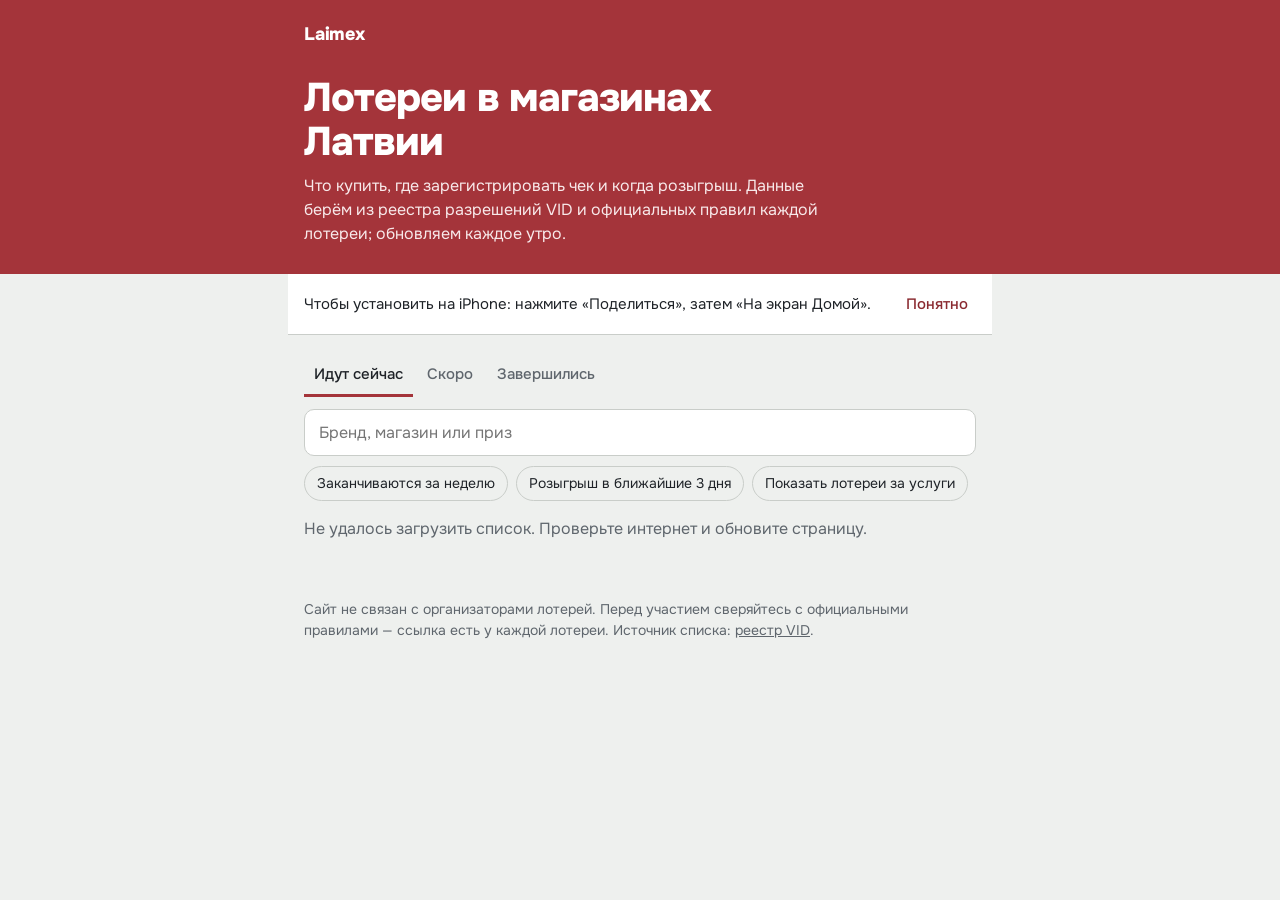
==== web/index.html @ 16982cc5 "Laimex: каталог товарных лотерей Латвии — первая версия Робот (реестр VID, правила, проверки), сайт " ====
<!doctype html>
<html lang="ru">
<head>
<meta charset="utf-8">
<meta name="viewport" content="width=device-width, initial-scale=1, viewport-fit=cover">
<title>Laimex — лотереи в магазинах Латвии</title>
<meta name="description" content="Все действующие товарные лотереи Латвии: что купить, где зарегистрироваться, когда розыгрыши и какие призы. Обновляется каждое утро.">
<meta name="theme-color" content="#a4343a">
<link rel="manifest" href="manifest.webmanifest">
<link rel="icon" href="icons/icon-192.png" type="image/png">
<link rel="apple-touch-icon" href="icons/apple-touch-icon.png">
<link rel="preconnect" href="https://fonts.googleapis.com">
<link rel="preconnect" href="https://fonts.gstatic.com" crossorigin>
<link href="https://fonts.googleapis.com/css2?family=Onest:wght@400;500;700;800&family=PT+Mono&display=swap" rel="stylesheet">
<link rel="stylesheet" href="style.css">
</head>
<body>
<header class="top">
  <div class="wrap top-row">
    <a class="brand" href="#">Laimex</a>
    <button class="install" id="install" hidden>Установить на телефон</button>
  </div>
  <div class="wrap">
    <h1>Лотереи в магазинах Латвии</h1>
    <p class="lede">Что купить, где зарегистрировать чек и когда розыгрыш. Данные берём из реестра разрешений VID и официальных правил каждой лотереи; обновляем каждое утро.</p>
  </div>
</header>

<div class="ios-hint wrap" id="ios-hint" hidden>
  <p>Чтобы установить на iPhone: нажмите «Поделиться», затем «На экран Домой».</p>
  <button class="link" id="ios-hint-close">Понятно</button>
</div>

<main class="wrap">
  <nav class="tabs" aria-label="Какие лотереи показать">
    <button class="tab" data-tab="now" aria-pressed="true">Идут сейчас <span class="n" data-count="now"></span></button>
    <button class="tab" data-tab="soon" aria-pressed="false">Скоро <span class="n" data-count="soon"></span></button>
    <button class="tab" data-tab="past" aria-pressed="false">Завершились <span class="n" data-count="past"></span></button>
  </nav>
  <div class="tools">
    <label class="search">
      <span class="sr">Поиск</span>
      <input id="q" type="search" placeholder="Бренд, магазин или приз" autocomplete="off">
    </label>
    <div class="chips" role="group" aria-label="Фильтры">
      <button class="chip" data-filter="ending" aria-pressed="false">Заканчиваются за неделю</button>
      <button class="chip" data-filter="draw" aria-pressed="false">Розыгрыш в ближайшие 3 дня</button>
      <button class="chip" data-filter="service" aria-pressed="false">Показать лотереи за услуги</button>
    </div>
  </div>
  <p class="status" id="status" role="status">Загружаем лотереи…</p>
  <ol class="list" id="list"></ol>
</main>

<footer class="foot wrap">
  <p id="updated"></p>
  <p>Сайт не связан с организаторами лотерей. Перед участием сверяйтесь с официальными правилами — ссылка есть у каждой лотереи. Источник списка: <a href="https://www.vid.gov.lv/lv/loterijas" rel="noopener">реестр VID</a>.</p>
</footer>

<template id="card-tpl">
  <li class="ticket">
    <article>
      <header class="t-head">
        <h2 class="t-title"></h2>
        <p class="t-org"></p>
        <p class="t-left"></p>
      </header>
      <dl class="receipt">
        <div class="r-row"><dt>Купить</dt><dd class="r-buy"></dd></div>
        <div class="r-row"><dt>Где</dt><dd class="r-where"></dd></div>
        <div class="r-row"><dt>Регистрация</dt><dd class="r-reg"></dd></div>
        <div class="r-row r-total"><dt>Призы</dt><dd class="r-prize"></dd></div>
      </dl>
      <p class="t-next"></p>
      <div class="t-actions">
        <a class="btn primary t-register" rel="noopener" target="_blank">Зарегистрировать чек</a>
        <a class="btn t-rules" rel="noopener" target="_blank">Правила</a>
        <button class="btn ghost t-more" aria-expanded="false">Подробнее</button>
      </div>
      <div class="t-details" hidden></div>
    </article>
  </li>
</template>

<script src="app.js" defer></script>
</body>
</html>
---- web/style.css ----
:root {
  --page: #eef0ee;
  --paper: #ffffff;
  --ink: #1f2328;
  --muted: #5f666d;
  --rule: #c9cdc9;
  --carmine: #a4343a;
  --carmine-ink: #8a2a30;
  --carmine-soft: #f6e7e8;
  --ok: #2f6b4f;
  --warn: #8a5a00;
  --warn-soft: #fbf1dc;
  --focus: #1d5fbf;
  --sans: "Onest", system-ui, -apple-system, "Segoe UI", Roboto, sans-serif;
  --mono: "PT Mono", ui-monospace, "Cascadia Mono", Menlo, monospace;
  color-scheme: light;
}
@media (prefers-color-scheme: dark) {
  :root:not([data-theme="light"]) {
    --page: #16191c; --paper: #22262a; --ink: #e8eaec; --muted: #a3a9af; --rule: #3a4046;
    --carmine: #9c3a40; --carmine-ink: #f08a8f; --carmine-soft: #3a2224;
    --ok: #7cc39f; --warn: #e7b555; --warn-soft: #352b17; --focus: #7fb0ff;
    color-scheme: dark;
  }
}
:root[data-theme="dark"] {
  --page: #16191c; --paper: #22262a; --ink: #e8eaec; --muted: #a3a9af; --rule: #3a4046;
  --carmine: #9c3a40; --carmine-ink: #f08a8f; --carmine-soft: #3a2224;
  --ok: #7cc39f; --warn: #e7b555; --warn-soft: #352b17; --focus: #7fb0ff;
  color-scheme: dark;
}

* { box-sizing: border-box; }
html { -webkit-text-size-adjust: 100%; }
body {
  margin: 0; background: var(--page); color: var(--ink);
  font: 400 1rem/1.5 var(--sans);
  padding-bottom: env(safe-area-inset-bottom);
}
a { color: var(--carmine-ink); }
:focus-visible { outline: 3px solid var(--focus); outline-offset: 2px; border-radius: 4px; }
.sr { position: absolute; width: 1px; height: 1px; overflow: hidden; clip: rect(0 0 0 0); }
.wrap { max-width: 44rem; margin: 0 auto; padding: 0 16px; }

/* шапка */
.top { background: var(--carmine); color: #fff; padding: 12px 0 28px; }
.top-row { display: flex; align-items: center; justify-content: space-between; min-height: 44px; }
.brand { color: #fff; text-decoration: none; font-weight: 800; font-size: 1.125rem; letter-spacing: -0.01em; }
.install {
  font: 500 0.875rem/1 var(--sans); color: var(--carmine-ink); background: #fff;
  border: 0; border-radius: 999px; padding: 10px 14px; cursor: pointer;
}
h1 { font-size: clamp(1.75rem, 6vw, 2.5rem); line-height: 1.1; font-weight: 800; letter-spacing: -0.02em; margin: 20px 0 10px; max-width: 18ch; }
.lede { margin: 0; max-width: 34rem; color: #f8e9ea; }

.ios-hint { display: flex; gap: 12px; align-items: center; justify-content: space-between;
  background: var(--paper); border-bottom: 1px solid var(--rule); padding-top: 12px; padding-bottom: 12px; }
.ios-hint p { margin: 0; font-size: 0.9375rem; }
.link { background: none; border: 0; color: var(--carmine-ink); font: 500 0.9375rem var(--sans); cursor: pointer; padding: 8px; }

/* вкладки и фильтры */
.tabs { display: flex; gap: 4px; margin: 20px 0 12px; overflow-x: auto; scrollbar-width: none; }
.tab {
  flex: 0 0 auto; font: 500 0.9375rem/1 var(--sans); color: var(--muted);
  background: none; border: 0; border-bottom: 3px solid transparent; padding: 12px 10px; cursor: pointer;
}
.tab[aria-pressed="true"] { color: var(--ink); border-bottom-color: var(--carmine); }
.n { color: var(--muted); font-weight: 400; }
.tools { display: grid; gap: 10px; margin-bottom: 16px; }
.search input {
  width: 100%; font: 400 1rem var(--sans); color: var(--ink); background: var(--paper);
  border: 1px solid var(--rule); border-radius: 10px; padding: 12px 14px;
}
.chips { display: flex; flex-wrap: wrap; gap: 8px; }
.chip {
  font: 400 0.875rem/1.2 var(--sans); color: var(--ink); background: transparent;
  border: 1px solid var(--rule); border-radius: 999px; padding: 8px 12px; cursor: pointer;
}
.chip[aria-pressed="true"] { background: var(--ink); color: var(--paper); border-color: var(--ink); }
.status { color: var(--muted); margin: 0 0 12px; }

/* лотерея — как чек */
.list { list-style: none; margin: 0; padding: 0; display: grid; grid-template-columns: minmax(0, 1fr); gap: 22px; }
.ticket article {
  position: relative; background: var(--paper); padding: 18px 18px 26px; overflow-wrap: anywhere;
  border-radius: 6px 6px 0 0;
  /* оторванный край чека */
  --tooth: 9px;
  -webkit-mask: conic-gradient(from -45deg at bottom, #0000, #000 1deg 89deg, #0000 90deg) 50% / calc(var(--tooth) * 2) 100%;
          mask: conic-gradient(from -45deg at bottom, #0000, #000 1deg 89deg, #0000 90deg) 50% / calc(var(--tooth) * 2) 100%;
}
.ticket:target article, .ticket.focus article { box-shadow: inset 0 0 0 2px var(--carmine); }
.t-head { display: grid; grid-template-columns: minmax(0, 1fr) auto; column-gap: 12px; }
.t-title { grid-column: 1; font-size: 1.1875rem; line-height: 1.25; font-weight: 700; margin: 0; letter-spacing: -0.01em; }
.t-org { grid-column: 1; margin: 2px 0 0; font-size: 0.875rem; color: var(--muted); }
.t-left {
  grid-column: 2; grid-row: 1 / span 2; align-self: start; margin: 0; white-space: nowrap;
  font-size: 0.8125rem; font-weight: 500; color: var(--muted); text-align: right;
}
.t-left.hot { color: var(--carmine-ink); }

.receipt {
  font: 400 0.9375rem/1.45 var(--mono); margin: 16px 0 0; padding: 12px 0 0;
  border-top: 1px dashed var(--rule);
}
.r-row { display: grid; grid-template-columns: 7.5rem minmax(0, 1fr); gap: 10px; padding: 3px 0; }
.r-row dt { color: var(--muted); }
.r-row dd { margin: 0; }
.r-total { margin-top: 8px; padding-top: 9px; border-top: 1px dashed var(--rule); font-weight: 700; }
.r-total dt { color: var(--ink); }
@media (max-width: 420px) {
  .r-row { grid-template-columns: minmax(0, 1fr); gap: 0; padding: 5px 0; }
  .r-row dt { font-size: 0.8125rem; }
}
.t-next { margin: 12px 0 0; font-size: 0.9375rem; }
.t-next:empty { display: none; }
.t-next b { font-weight: 700; }

.t-actions { display: flex; flex-wrap: wrap; gap: 8px; margin-top: 16px; }
.btn {
  display: inline-flex; align-items: center; justify-content: center; min-height: 44px;
  font: 500 0.9375rem/1 var(--sans); color: var(--ink); text-decoration: none;
  background: transparent; border: 1px solid var(--rule); border-radius: 10px; padding: 0 14px; cursor: pointer;
}
.btn.primary { background: var(--carmine); border-color: var(--carmine); color: #fff; }
.btn.ghost { border-color: transparent; color: var(--carmine-ink); }
.btn[hidden] { display: none; }

/* подробности */
.t-details { margin-top: 18px; padding-top: 14px; border-top: 1px dashed var(--rule); font-size: 0.9375rem; }
.t-details h3 { font-size: 0.9375rem; font-weight: 700; margin: 18px 0 6px; }
.t-details h3:first-child { margin-top: 0; }
.t-details p { margin: 0 0 6px; }
.draws { list-style: none; margin: 0; padding: 0; counter-reset: d; }
.draws li { counter-increment: d; display: grid; grid-template-columns: 2rem minmax(0, 1fr); padding: 6px 0; border-bottom: 1px solid var(--rule); }
.draws li::before { content: counter(d); font: 400 0.875rem var(--mono); color: var(--muted); padding-top: 1px; }
.draws li.done { color: var(--muted); }
.draws li.next { font-weight: 700; }
.draws small { display: block; font-weight: 400; color: var(--muted); }
.prizes { width: 100%; border-collapse: collapse; font-variant-numeric: tabular-nums; }
.prizes td { padding: 6px 0; border-bottom: 1px solid var(--rule); vertical-align: top; }
.prizes td + td { text-align: right; padding-left: 10px; white-space: nowrap; }
.prizes tfoot td { font-weight: 700; border-bottom: 0; }
.facts { display: grid; grid-template-columns: minmax(0, max-content) minmax(0, 1fr); gap: 4px 14px; margin: 0; }
.facts dt { color: var(--muted); }
.facts dd { margin: 0; }
.check { border-radius: 8px; padding: 10px 12px; margin: 0 0 4px; }
.check.ok { color: var(--ok); padding-left: 0; }
.check.warn { background: var(--warn-soft); color: var(--ink); }
.check.warn strong { color: var(--warn); }
.check ul { margin: 6px 0 0; padding-left: 18px; }
.pending { background: var(--warn-soft); border-radius: 8px; padding: 10px 12px; margin: 14px 0 0; font-size: 0.9375rem; }

.empty { background: var(--paper); border-radius: 6px; padding: 20px; }
.foot { color: var(--muted); font-size: 0.875rem; padding-top: 32px; padding-bottom: 40px; }
.foot a { color: inherit; }

@media (prefers-reduced-motion: no-preference) {
  .t-details:not([hidden]) { animation: open 160ms ease-out; }
  @keyframes open { from { opacity: 0; transform: translateY(-4px); } }
}
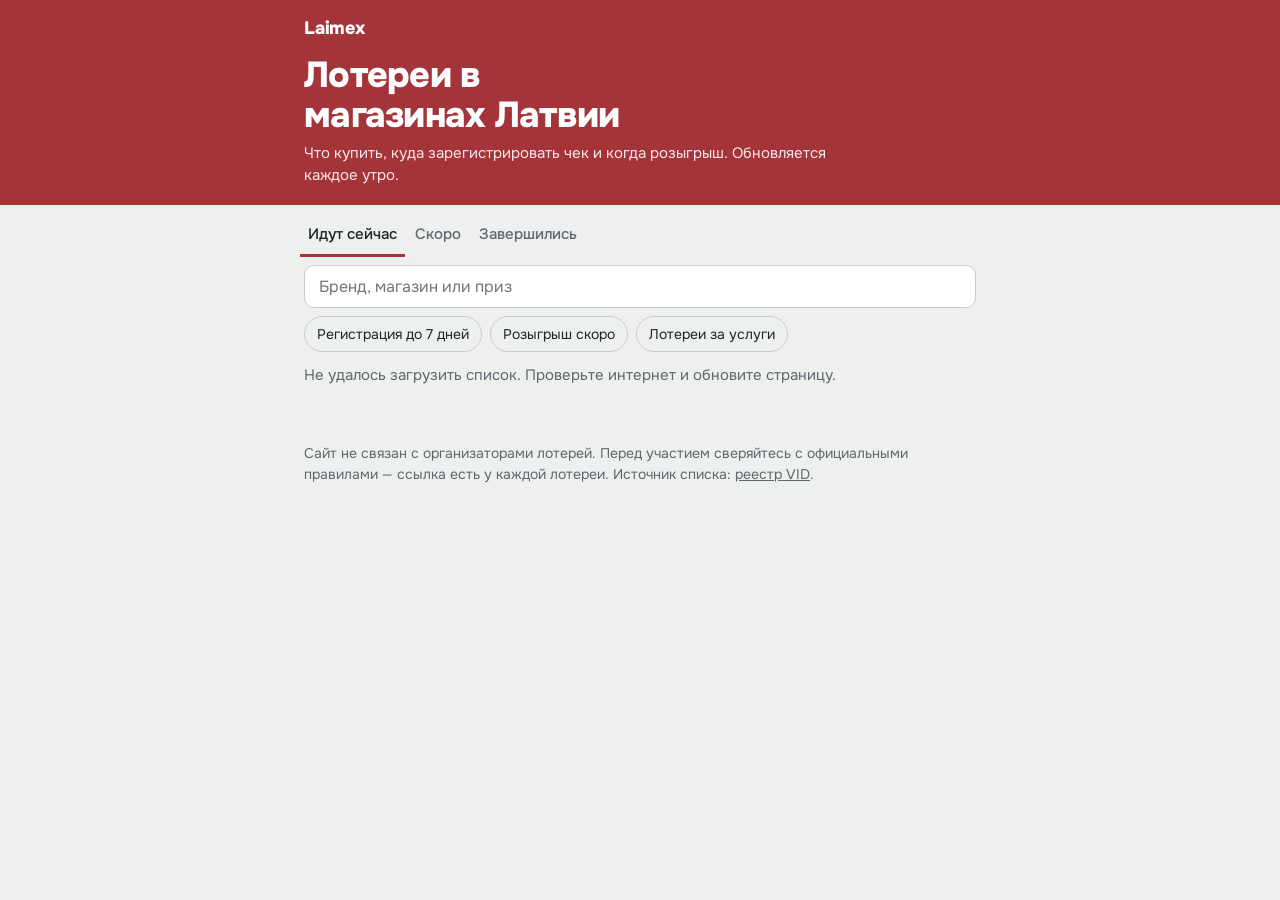
==== commit aeb71ecf: "Закрытая регистрация, компактные карточки, свежие данные, единая инструкция, контроль здоровья - ста" ====
--- a/web/index.html
+++ b/web/index.html
@@ -18,17 +18,19 @@
 <header class="top">
   <div class="wrap top-row">
     <a class="brand" href="#">Laimex</a>
-    <button class="install" id="install" hidden>Установить на телефон</button>
+    <button class="install" id="install" hidden>Установить</button>
   </div>
   <div class="wrap">
     <h1>Лотереи в магазинах Латвии</h1>
-    <p class="lede">Что купить, где зарегистрировать чек и когда розыгрыш. Данные берём из реестра разрешений VID и официальных правил каждой лотереи; обновляем каждое утро.</p>
+    <p class="lede">Что купить, куда зарегистрировать чек и когда розыгрыш. Обновляется каждое утро.</p>
   </div>
 </header>
 
-<div class="ios-hint wrap" id="ios-hint" hidden>
-  <p>Чтобы установить на iPhone: нажмите «Поделиться», затем «На экран Домой».</p>
-  <button class="link" id="ios-hint-close">Понятно</button>
+<div class="ios-hint" id="ios-hint" hidden>
+  <div class="wrap ios-row">
+    <p>Установить на iPhone: «Поделиться» → «На экран Домой».</p>
+    <button class="link" id="ios-hint-close" aria-label="Скрыть подсказку">Скрыть</button>
+  </div>
 </div>
 
 <main class="wrap">
@@ -43,9 +45,9 @@
       <input id="q" type="search" placeholder="Бренд, магазин или приз" autocomplete="off">
     </label>
     <div class="chips" role="group" aria-label="Фильтры">
-      <button class="chip" data-filter="ending" aria-pressed="false">Заканчиваются за неделю</button>
-      <button class="chip" data-filter="draw" aria-pressed="false">Розыгрыш в ближайшие 3 дня</button>
-      <button class="chip" data-filter="service" aria-pressed="false">Показать лотереи за услуги</button>
+      <button class="chip" data-filter="ending" aria-pressed="false">Регистрация до 7 дней</button>
+      <button class="chip" data-filter="draw" aria-pressed="false">Розыгрыш скоро</button>
+      <button class="chip" data-filter="service" aria-pressed="false">Лотереи за услуги</button>
     </div>
   </div>
   <p class="status" id="status" role="status">Загружаем лотереи…</p>
@@ -62,14 +64,13 @@
     <article>
       <header class="t-head">
         <h2 class="t-title"></h2>
-        <p class="t-org"></p>
         <p class="t-left"></p>
       </header>
+      <p class="t-org"></p>
       <dl class="receipt">
         <div class="r-row"><dt>Купить</dt><dd class="r-buy"></dd></div>
-        <div class="r-row"><dt>Где</dt><dd class="r-where"></dd></div>
-        <div class="r-row"><dt>Регистрация</dt><dd class="r-reg"></dd></div>
-        <div class="r-row r-total"><dt>Призы</dt><dd class="r-prize"></dd></div>
+        <div class="r-row"><dt>Чек до</dt><dd class="r-reg"></dd></div>
+        <div class="r-row r-total"><dt>Приз</dt><dd class="r-prize"></dd></div>
       </dl>
       <p class="t-next"></p>
       <div class="t-actions">
--- a/web/style.css
+++ b/web/style.css
@@ -43,91 +43,92 @@
 .wrap { max-width: 44rem; margin: 0 auto; padding: 0 16px; }
 
 /* шапка */
-.top { background: var(--carmine); color: #fff; padding: 12px 0 28px; }
+.top { background: var(--carmine); color: #fff; padding: 6px 0 18px; }
 .top-row { display: flex; align-items: center; justify-content: space-between; min-height: 44px; }
 .brand { color: #fff; text-decoration: none; font-weight: 800; font-size: 1.125rem; letter-spacing: -0.01em; }
 .install {
   font: 500 0.875rem/1 var(--sans); color: var(--carmine-ink); background: #fff;
   border: 0; border-radius: 999px; padding: 10px 14px; cursor: pointer;
 }
-h1 { font-size: clamp(1.75rem, 6vw, 2.5rem); line-height: 1.1; font-weight: 800; letter-spacing: -0.02em; margin: 20px 0 10px; max-width: 18ch; }
-.lede { margin: 0; max-width: 34rem; color: #f8e9ea; }
+h1 { font-size: clamp(1.5rem, 5.5vw, 2.25rem); line-height: 1.1; font-weight: 800; letter-spacing: -0.02em; margin: 6px 0 8px; max-width: 20ch; text-wrap: balance; }
+.lede { margin: 0; max-width: 34rem; color: #f8e9ea; font-size: 0.9375rem; line-height: 1.45; }
 
-.ios-hint { display: flex; gap: 12px; align-items: center; justify-content: space-between;
-  background: var(--paper); border-bottom: 1px solid var(--rule); padding-top: 12px; padding-bottom: 12px; }
-.ios-hint p { margin: 0; font-size: 0.9375rem; }
-.link { background: none; border: 0; color: var(--carmine-ink); font: 500 0.9375rem var(--sans); cursor: pointer; padding: 8px; }
+.ios-hint { background: var(--paper); border-bottom: 1px solid var(--rule); }
+.ios-row { display: flex; gap: 12px; align-items: center; justify-content: space-between; padding-top: 4px; padding-bottom: 4px; }
+.ios-hint p { margin: 0; font-size: 0.875rem; }
+.link { background: none; border: 0; color: var(--carmine-ink); font: 500 0.875rem var(--sans); cursor: pointer; padding: 10px 4px; min-height: 44px; }
 
 /* вкладки и фильтры */
-.tabs { display: flex; gap: 4px; margin: 20px 0 12px; overflow-x: auto; scrollbar-width: none; }
+.tabs { display: flex; gap: 2px; margin: 8px -4px 8px; overflow-x: auto; scrollbar-width: none; }
 .tab {
   flex: 0 0 auto; font: 500 0.9375rem/1 var(--sans); color: var(--muted);
-  background: none; border: 0; border-bottom: 3px solid transparent; padding: 12px 10px; cursor: pointer;
+  background: none; border: 0; border-bottom: 3px solid transparent; padding: 14px 8px 12px; cursor: pointer;
 }
 .tab[aria-pressed="true"] { color: var(--ink); border-bottom-color: var(--carmine); }
 .n { color: var(--muted); font-weight: 400; }
-.tools { display: grid; gap: 10px; margin-bottom: 16px; }
+.tools { display: grid; gap: 8px; margin-bottom: 12px; }
 .search input {
   width: 100%; font: 400 1rem var(--sans); color: var(--ink); background: var(--paper);
-  border: 1px solid var(--rule); border-radius: 10px; padding: 12px 14px;
+  border: 1px solid var(--rule); border-radius: 10px; padding: 10px 14px;
 }
-.chips { display: flex; flex-wrap: wrap; gap: 8px; }
+/* фильтры в одну строку, листаются пальцем */
+.chips { display: flex; gap: 8px; overflow-x: auto; scrollbar-width: none; margin: 0 -16px; padding: 0 16px; }
 .chip {
-  font: 400 0.875rem/1.2 var(--sans); color: var(--ink); background: transparent;
-  border: 1px solid var(--rule); border-radius: 999px; padding: 8px 12px; cursor: pointer;
+  flex: 0 0 auto; font: 400 0.875rem/1.2 var(--sans); color: var(--ink); background: transparent;
+  border: 1px solid var(--rule); border-radius: 999px; padding: 9px 12px; cursor: pointer; white-space: nowrap;
 }
 .chip[aria-pressed="true"] { background: var(--ink); color: var(--paper); border-color: var(--ink); }
-.status { color: var(--muted); margin: 0 0 12px; }
+.status { color: var(--muted); margin: 0 0 10px; font-size: 0.9375rem; }
 
 /* лотерея — как чек */
-.list { list-style: none; margin: 0; padding: 0; display: grid; grid-template-columns: minmax(0, 1fr); gap: 22px; }
+.list { list-style: none; margin: 0; padding: 0; display: grid; grid-template-columns: minmax(0, 1fr); gap: 16px; }
 .ticket article {
-  position: relative; background: var(--paper); padding: 18px 18px 26px; overflow-wrap: anywhere;
+  position: relative; background: var(--paper); padding: 14px 16px 22px; overflow-wrap: anywhere;
   border-radius: 6px 6px 0 0;
   /* оторванный край чека */
-  --tooth: 9px;
+  --tooth: 8px;
   -webkit-mask: conic-gradient(from -45deg at bottom, #0000, #000 1deg 89deg, #0000 90deg) 50% / calc(var(--tooth) * 2) 100%;
           mask: conic-gradient(from -45deg at bottom, #0000, #000 1deg 89deg, #0000 90deg) 50% / calc(var(--tooth) * 2) 100%;
 }
 .ticket:target article, .ticket.focus article { box-shadow: inset 0 0 0 2px var(--carmine); }
-.t-head { display: grid; grid-template-columns: minmax(0, 1fr) auto; column-gap: 12px; }
-.t-title { grid-column: 1; font-size: 1.1875rem; line-height: 1.25; font-weight: 700; margin: 0; letter-spacing: -0.01em; }
-.t-org { grid-column: 1; margin: 2px 0 0; font-size: 0.875rem; color: var(--muted); }
-.t-left {
-  grid-column: 2; grid-row: 1 / span 2; align-self: start; margin: 0; white-space: nowrap;
-  font-size: 0.8125rem; font-weight: 500; color: var(--muted); text-align: right;
-}
+.ticket.is-closed article { opacity: 0.82; }
+.t-head { display: grid; grid-template-columns: minmax(0, 1fr) auto; column-gap: 12px; align-items: start; }
+.t-title { font-size: 1.0625rem; line-height: 1.25; font-weight: 700; margin: 0; letter-spacing: -0.01em; }
+.t-left { margin: 2px 0 0; white-space: nowrap; font-size: 0.8125rem; font-weight: 500; color: var(--muted); text-align: right; }
 .t-left.hot { color: var(--carmine-ink); }
+.t-org { margin: 2px 0 0; font-size: 0.8125rem; color: var(--muted); white-space: nowrap; overflow: hidden; text-overflow: ellipsis; }
 
 .receipt {
-  font: 400 0.9375rem/1.45 var(--mono); margin: 16px 0 0; padding: 12px 0 0;
+  font: 400 0.875rem/1.4 var(--mono); margin: 10px 0 0; padding: 8px 0 0;
   border-top: 1px dashed var(--rule);
 }
-.r-row { display: grid; grid-template-columns: 7.5rem minmax(0, 1fr); gap: 10px; padding: 3px 0; }
+.r-row { display: grid; grid-template-columns: 6.5rem minmax(0, 1fr); gap: 8px; padding: 2px 0; }
 .r-row dt { color: var(--muted); }
 .r-row dd { margin: 0; }
-.r-total { margin-top: 8px; padding-top: 9px; border-top: 1px dashed var(--rule); font-weight: 700; }
+.r-total { margin-top: 6px; padding-top: 6px; border-top: 1px dashed var(--rule); font-weight: 700; }
 .r-total dt { color: var(--ink); }
-@media (max-width: 420px) {
-  .r-row { grid-template-columns: minmax(0, 1fr); gap: 0; padding: 5px 0; }
-  .r-row dt { font-size: 0.8125rem; }
-}
-.t-next { margin: 12px 0 0; font-size: 0.9375rem; }
+@media (max-width: 420px) { .r-row { grid-template-columns: 5.25rem minmax(0, 1fr); } }
+.t-next { margin: 8px 0 0; font-size: 0.875rem; }
 .t-next:empty { display: none; }
 .t-next b { font-weight: 700; }
 
-.t-actions { display: flex; flex-wrap: wrap; gap: 8px; margin-top: 16px; }
+.t-actions { display: flex; flex-wrap: wrap; gap: 8px; margin-top: 12px; }
 .btn {
   display: inline-flex; align-items: center; justify-content: center; min-height: 44px;
   font: 500 0.9375rem/1 var(--sans); color: var(--ink); text-decoration: none;
   background: transparent; border: 1px solid var(--rule); border-radius: 10px; padding: 0 14px; cursor: pointer;
 }
 .btn.primary { background: var(--carmine); border-color: var(--carmine); color: #fff; }
-.btn.ghost { border-color: transparent; color: var(--carmine-ink); }
+.btn.ghost { border-color: transparent; color: var(--carmine-ink); padding: 0 8px; }
 .btn[hidden] { display: none; }
 
+/* разделитель «регистрация закончилась» */
+.divider { padding: 12px 0 0; }
+.divider h2 { font-size: 1rem; margin: 0; }
+.divider p { margin: 2px 0 0; color: var(--muted); font-size: 0.875rem; }
+
 /* подробности */
-.t-details { margin-top: 18px; padding-top: 14px; border-top: 1px dashed var(--rule); font-size: 0.9375rem; }
+.t-details { margin-top: 14px; padding-top: 12px; border-top: 1px dashed var(--rule); font-size: 0.9375rem; }
 .t-details h3 { font-size: 0.9375rem; font-weight: 700; margin: 18px 0 6px; }
 .t-details h3:first-child { margin-top: 0; }
 .t-details p { margin: 0 0 6px; }
@@ -137,6 +138,7 @@
 .draws li.done { color: var(--muted); }
 .draws li.next { font-weight: 700; }
 .draws small { display: block; font-weight: 400; color: var(--muted); }
+.table-wrap { overflow-x: auto; }
 .prizes { width: 100%; border-collapse: collapse; font-variant-numeric: tabular-nums; }
 .prizes td { padding: 6px 0; border-bottom: 1px solid var(--rule); vertical-align: top; }
 .prizes td + td { text-align: right; padding-left: 10px; white-space: nowrap; }
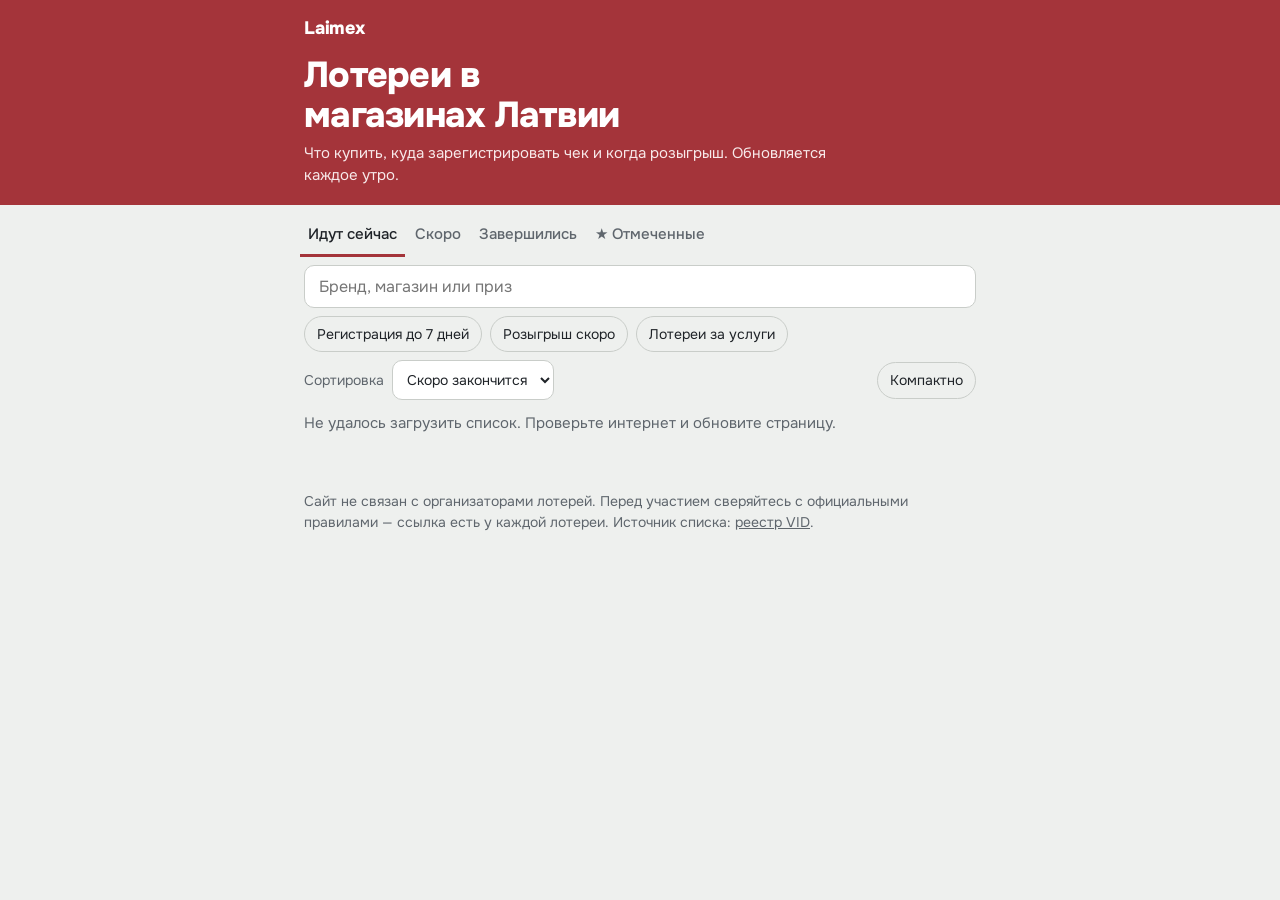
==== commit e3e94e19: "Сайт: отмеченные лотереи, фильтр по магазину, календарь, сортировка, компактный вид - звёздочка на к" ====
--- a/web/index.html
+++ b/web/index.html
@@ -38,6 +38,7 @@
     <button class="tab" data-tab="now" aria-pressed="true">Идут сейчас <span class="n" data-count="now"></span></button>
     <button class="tab" data-tab="soon" aria-pressed="false">Скоро <span class="n" data-count="soon"></span></button>
     <button class="tab" data-tab="past" aria-pressed="false">Завершились <span class="n" data-count="past"></span></button>
+    <button class="tab" data-tab="fav" aria-pressed="false">★ Отмеченные <span class="n" data-count="fav"></span></button>
   </nav>
   <div class="tools">
     <label class="search">
@@ -49,6 +50,18 @@
       <button class="chip" data-filter="draw" aria-pressed="false">Розыгрыш скоро</button>
       <button class="chip" data-filter="service" aria-pressed="false">Лотереи за услуги</button>
     </div>
+    <div class="chips" id="stores" role="group" aria-label="Магазин" hidden></div>
+    <div class="view">
+      <label class="sort">
+        <span>Сортировка</span>
+        <select id="sort">
+          <option value="ending">Скоро закончится</option>
+          <option value="prize">Крупный приз</option>
+          <option value="new">Новые</option>
+        </select>
+      </label>
+      <button class="chip" id="compact" type="button" aria-pressed="false">Компактно</button>
+    </div>
   </div>
   <p class="status" id="status" role="status">Загружаем лотереи…</p>
   <ol class="list" id="list"></ol>
@@ -56,7 +69,7 @@
 
 <footer class="foot wrap">
   <p id="updated"></p>
-  <p>Сайт не связан с организаторами лотерей. Перед участием сверяйтесь с официальными правилами — ссылка есть у каждой лотереи. Источник списка: <a href="https://www.vid.gov.lv/lv/loterijas" rel="noopener">реестр VID</a>.</p>
+  <p>Сайт не связан с организаторами лотерей. Перед участием сверяйтесь с официальными правилами — ссылка есть у каждой лотереи. Источник списка: <a href="https://www.vid.gov.lv/lv/loterijas" rel="noopener" target="_blank">реестр VID</a>.</p>
 </footer>
 
 <template id="card-tpl">
@@ -65,6 +78,7 @@
       <header class="t-head">
         <h2 class="t-title"></h2>
         <p class="t-left"></p>
+        <button class="t-star" type="button" aria-pressed="false" aria-label="Отметить лотерею">☆</button>
       </header>
       <p class="t-org"></p>
       <dl class="receipt">
@@ -76,6 +90,7 @@
       <div class="t-actions">
         <a class="btn primary t-register" rel="noopener" target="_blank">Зарегистрировать чек</a>
         <a class="btn t-rules" rel="noopener" target="_blank">Правила</a>
+        <button class="btn t-cal" type="button">В календарь</button>
         <button class="btn ghost t-more" aria-expanded="false">Подробнее</button>
       </div>
       <div class="t-details" hidden></div>
--- a/web/style.css
+++ b/web/style.css
@@ -78,6 +78,14 @@
   border: 1px solid var(--rule); border-radius: 999px; padding: 9px 12px; cursor: pointer; white-space: nowrap;
 }
 .chip[aria-pressed="true"] { background: var(--ink); color: var(--paper); border-color: var(--ink); }
+.chips[hidden] { display: none; }
+.view { display: flex; flex-wrap: wrap; align-items: center; justify-content: space-between; gap: 8px; }
+.sort { display: flex; align-items: center; gap: 8px; font-size: 0.875rem; color: var(--muted); }
+.sort select {
+  font: 400 0.875rem var(--sans); color: var(--ink); background: var(--paper);
+  border: 1px solid var(--rule); border-radius: 10px; padding: 8px 10px; min-height: 40px;
+}
+@media (max-width: 420px) { .sort span { position: absolute; width: 1px; height: 1px; overflow: hidden; clip: rect(0 0 0 0); } }
 .status { color: var(--muted); margin: 0 0 10px; font-size: 0.9375rem; }
 
 /* лотерея — как чек */
@@ -92,7 +100,16 @@
 }
 .ticket:target article, .ticket.focus article { box-shadow: inset 0 0 0 2px var(--carmine); }
 .ticket.is-closed article { opacity: 0.82; }
-.t-head { display: grid; grid-template-columns: minmax(0, 1fr) auto; column-gap: 12px; align-items: start; }
+.t-head { display: grid; grid-template-columns: minmax(0, 1fr) auto auto; column-gap: 8px; align-items: start; }
+.t-star {
+  margin: -10px -10px 0 0; width: 44px; height: 44px; flex: none; font-size: 1.375rem; line-height: 1;
+  color: var(--muted); background: none; border: 0; border-radius: 8px; cursor: pointer;
+}
+.t-star[aria-pressed="true"] { color: var(--carmine-ink); }
+.badge {
+  display: inline-block; vertical-align: 2px; font: 500 0.6875rem/1 var(--sans); letter-spacing: 0.02em;
+  color: var(--carmine-ink); background: var(--carmine-soft); border-radius: 999px; padding: 3px 7px;
+}
 .t-title { font-size: 1.0625rem; line-height: 1.25; font-weight: 700; margin: 0; letter-spacing: -0.01em; }
 .t-left { margin: 2px 0 0; white-space: nowrap; font-size: 0.8125rem; font-weight: 500; color: var(--muted); text-align: right; }
 .t-left.hot { color: var(--carmine-ink); }
@@ -121,6 +138,9 @@
 .btn.primary { background: var(--carmine); border-color: var(--carmine); color: #fff; }
 .btn.ghost { border-color: transparent; color: var(--carmine-ink); padding: 0 8px; }
 .btn[hidden] { display: none; }
+
+.hidden-note { color: var(--muted); font-size: 0.875rem; }
+.hidden-note .link { min-height: 0; padding: 4px; text-decoration: underline; }
 
 /* разделитель «регистрация закончилась» */
 .divider { padding: 12px 0 0; }
@@ -157,6 +177,15 @@
 .foot { color: var(--muted); font-size: 0.875rem; padding-top: 32px; padding-bottom: 40px; }
 .foot a { color: inherit; }
 
+/* компактный вид: только приз и ближайший розыгрыш */
+.compact .list { gap: 10px; }
+.compact .ticket article { padding: 10px 14px 16px; }
+.compact .receipt { margin-top: 6px; padding-top: 4px; }
+.compact .r-row:not(.r-total) { display: none; }
+.compact .r-total { margin-top: 0; padding-top: 0; border-top: 0; }
+.compact .t-next { margin-top: 4px; }
+.compact .t-actions { margin-top: 8px; }
+
 @media (prefers-reduced-motion: no-preference) {
   .t-details:not([hidden]) { animation: open 160ms ease-out; }
   @keyframes open { from { opacity: 0; transform: translateY(-4px); } }
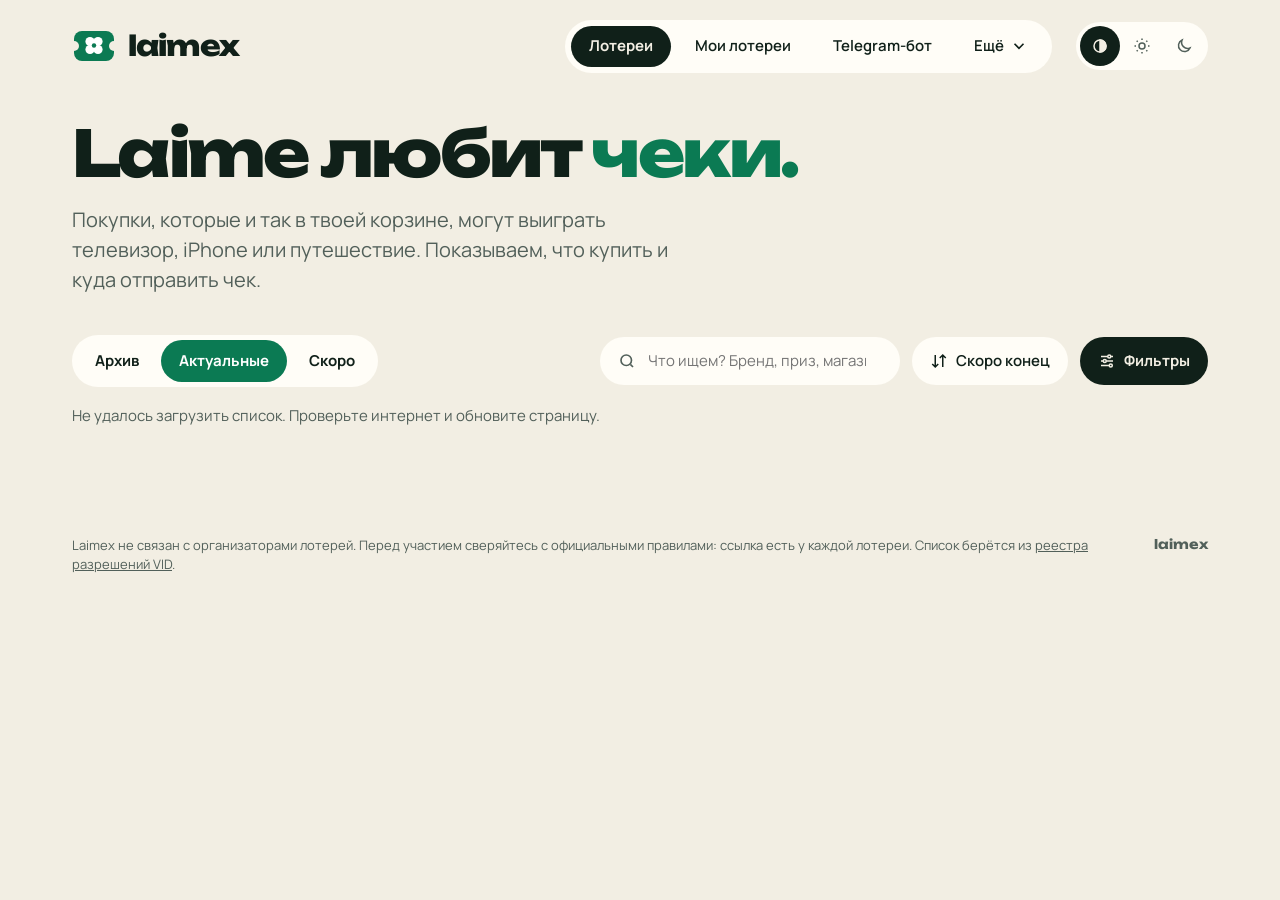
==== commit 5d51a389: "Сайт: новый дизайн «Лотерейный билет» - Изумрудно-золотая палитра, светлая и тёмная тема (по умолчан" ====
--- a/web/index.html
+++ b/web/index.html
@@ -4,99 +4,201 @@
 <meta charset="utf-8">
 <meta name="viewport" content="width=device-width, initial-scale=1, viewport-fit=cover">
 <title>Laimex — лотереи в магазинах Латвии</title>
-<meta name="description" content="Все действующие товарные лотереи Латвии: что купить, где зарегистрироваться, когда розыгрыши и какие призы. Обновляется каждое утро.">
-<meta name="theme-color" content="#a4343a">
+<meta name="description" content="Покупки, которые и так в корзине, могут выиграть телевизор, iPhone или путешествие. Все лотереи в магазинах Латвии: что купить, куда отправить чек и когда розыгрыш.">
+<meta name="theme-color" content="#F2EEE3" id="theme-color">
+<script>
+  // тему ставим до отрисовки, чтобы страница не мигала
+  try { var t = JSON.parse(localStorage.getItem("theme")); if (t === "light" || t === "dark") document.documentElement.dataset.theme = t; } catch (e) {}
+</script>
 <link rel="manifest" href="manifest.webmanifest">
+<link rel="icon" href="icons/logo.svg" type="image/svg+xml">
 <link rel="icon" href="icons/icon-192.png" type="image/png">
 <link rel="apple-touch-icon" href="icons/apple-touch-icon.png">
 <link rel="preconnect" href="https://fonts.googleapis.com">
 <link rel="preconnect" href="https://fonts.gstatic.com" crossorigin>
-<link href="https://fonts.googleapis.com/css2?family=Onest:wght@400;500;700;800&family=PT+Mono&display=swap" rel="stylesheet">
+<link href="https://fonts.googleapis.com/css2?family=Unbounded:wght@600;700;800&family=Manrope:wght@400;500;600;700;800&display=swap" rel="stylesheet">
 <link rel="stylesheet" href="style.css">
 </head>
 <body>
+<svg width="0" height="0" style="position:absolute" aria-hidden="true">
+  <symbol id="i-logo" viewBox="0 0 44 36"><rect x="2" y="3" width="40" height="30" rx="8" fill="var(--accent)"/><circle cx="2" cy="18" r="5" fill="var(--page)"/><circle cx="42" cy="18" r="5" fill="var(--page)"/><g fill="var(--accent-ink)"><circle cx="18" cy="13.5" r="4.6"/><circle cx="26" cy="13.5" r="4.6"/><circle cx="18" cy="21.5" r="4.6"/><circle cx="26" cy="21.5" r="4.6"/></g><circle cx="22" cy="17.5" r="2.2" fill="var(--accent)"/></symbol>
+  <symbol id="i-cart" viewBox="0 0 24 24" fill="none" stroke="currentColor" stroke-width="2"><circle cx="9" cy="20" r="1.5"/><circle cx="17" cy="20" r="1.5"/><path d="M3 4h2l2.5 11h11L21 8H6.5"/></symbol>
+  <symbol id="i-store" viewBox="0 0 24 24" fill="none" stroke="currentColor" stroke-width="2"><path d="M4 9l1.5-5h13L20 9M4 9v11h16V9M4 9h16M9 20v-6h6v6"/></symbol>
+  <symbol id="i-gift" viewBox="0 0 24 24" fill="none" stroke="currentColor" stroke-width="2"><rect x="3" y="8" width="18" height="4" rx="1"/><path d="M5 12v9h14v-9M12 8v13M12 8C10 4 6.5 4 7.5 6.5 8.2 8 12 8 12 8zM12 8c2-4 5.5-4 4.5-1.5C15.8 8 12 8 12 8z"/></symbol>
+  <symbol id="i-star" viewBox="0 0 24 24" stroke="currentColor" stroke-width="1.8" stroke-linejoin="round"><path d="M12 3l2.7 5.6 6.1.9-4.4 4.3 1 6.1L12 17l-5.4 2.9 1-6.1-4.4-4.3 6.1-.9z"/></symbol>
+  <symbol id="i-search" viewBox="0 0 24 24" fill="none" stroke="currentColor" stroke-width="2.2"><circle cx="11" cy="11" r="7"/><path d="M20 20l-3.5-3.5"/></symbol>
+  <symbol id="i-sort" viewBox="0 0 24 24" fill="none" stroke="currentColor" stroke-width="2"><path d="M7 4v16M3 16l4 4 4-4M17 20V4M13 8l4-4 4 4"/></symbol>
+  <symbol id="i-filter" viewBox="0 0 24 24" fill="none" stroke="currentColor" stroke-width="2"><path d="M4 6h9M17 6h3M4 12h3M11 12h9M4 18h11M19 18h1"/><circle cx="15" cy="6" r="2"/><circle cx="9" cy="12" r="2"/><circle cx="17" cy="18" r="2"/></symbol>
+  <symbol id="i-close" viewBox="0 0 24 24" fill="none" stroke="currentColor" stroke-width="2.2"><path d="M6 6l12 12M18 6L6 18"/></symbol>
+  <symbol id="i-down" viewBox="0 0 24 24" fill="none" stroke="currentColor" stroke-width="2.2"><path d="M6 9l6 6 6-6"/></symbol>
+  <symbol id="i-ticket" viewBox="0 0 24 24" fill="none" stroke="currentColor" stroke-width="2"><path d="M4 6h16v4a2 2 0 0 0 0 4v4H4v-4a2 2 0 0 0 0-4z"/><path d="M14 6v12" stroke-dasharray="2 2"/></symbol>
+  <symbol id="i-send" viewBox="0 0 24 24" fill="none" stroke="currentColor" stroke-width="2" stroke-linejoin="round"><path d="M21 3L3 10.5l7 2.5 2.5 7z"/><path d="M21 3L10 13"/></symbol>
+  <symbol id="i-dots" viewBox="0 0 24 24" fill="currentColor"><circle cx="5" cy="12" r="1.8"/><circle cx="12" cy="12" r="1.8"/><circle cx="19" cy="12" r="1.8"/></symbol>
+  <symbol id="i-doc" viewBox="0 0 24 24" fill="none" stroke="currentColor" stroke-width="2"><path d="M6 3h9l4 4v14H6z"/><path d="M9 12h7M9 16h7"/></symbol>
+  <symbol id="i-cal" viewBox="0 0 24 24" fill="none" stroke="currentColor" stroke-width="2"><rect x="3" y="5" width="18" height="16" rx="2"/><path d="M3 10h18M8 3v4M16 3v4"/></symbol>
+  <symbol id="i-share" viewBox="0 0 24 24" fill="none" stroke="currentColor" stroke-width="2"><path d="M12 3v12M7 8l5-5 5 5M5 13v6a2 2 0 0 0 2 2h10a2 2 0 0 0 2-2v-6"/></symbol>
+  <symbol id="i-install" viewBox="0 0 24 24" fill="none" stroke="currentColor" stroke-width="2"><rect x="6" y="2" width="12" height="20" rx="3"/><path d="M12 7v7M9 11l3 3 3-3"/></symbol>
+  <symbol id="i-auto" viewBox="0 0 24 24" fill="none" stroke="currentColor" stroke-width="2"><circle cx="12" cy="12" r="8"/><path d="M12 4a8 8 0 0 1 0 16z" fill="currentColor"/></symbol>
+  <symbol id="i-light" viewBox="0 0 24 24" fill="none" stroke="currentColor" stroke-width="2"><circle cx="12" cy="12" r="4"/><path d="M12 2v2M12 20v2M4.9 4.9l1.4 1.4M17.7 17.7l1.4 1.4M2 12h2M20 12h2M4.9 19.1l1.4-1.4M17.7 6.3l1.4-1.4"/></symbol>
+  <symbol id="i-dark" viewBox="0 0 24 24" fill="none" stroke="currentColor" stroke-width="2"><path d="M20 14.5A8 8 0 0 1 9.5 4a8 8 0 1 0 10.5 10.5z"/></symbol>
+  <symbol id="i-bug" viewBox="0 0 24 24" fill="none" stroke="currentColor" stroke-width="2"><rect x="7" y="7" width="10" height="13" rx="5"/><path d="M12 11v9M7 13H3M21 13h-4M8 8L5 5M16 8l3-3M7 18l-3 2M17 18l3 2"/></symbol>
+  <symbol id="i-info" viewBox="0 0 24 24" fill="none" stroke="currentColor" stroke-width="2"><circle cx="12" cy="12" r="9"/><path d="M12 11v6M12 7.5v.5"/></symbol>
+</svg>
+
 <header class="top">
   <div class="wrap top-row">
-    <a class="brand" href="#">Laimex</a>
-    <button class="install" id="install" hidden>Установить</button>
-  </div>
-  <div class="wrap">
-    <h1>Лотереи в магазинах Латвии</h1>
-    <p class="lede">Что купить, куда зарегистрировать чек и когда розыгрыш. Обновляется каждое утро.</p>
+    <a class="brand" href="./" data-go="home" aria-label="Laimex, на главную">
+      <svg class="brand-mark" viewBox="0 0 44 36" aria-hidden="true"><use href="#i-logo"/></svg>
+      <span class="brand-name">laimex</span>
+    </a>
+    <nav class="menu" aria-label="Разделы">
+      <a href="./" data-go="home">Лотереи</a>
+      <a href="?page=mine" data-go="mine">Мои лотереи <span class="pill" data-mine-count></span></a>
+      <a href="?page=bot" data-go="bot">Telegram-бот</a>
+      <button type="button" class="more-btn" id="more-btn" aria-expanded="false" aria-controls="more-menu">Ещё <svg class="ic" aria-hidden="true"><use href="#i-down"/></svg></button>
+    </nav>
+    <div class="theme" role="group" aria-label="Тема оформления">
+      <button type="button" data-theme-pick="auto" aria-label="Тема как в системе" title="Как в системе"><svg class="ic" aria-hidden="true"><use href="#i-auto"/></svg></button>
+      <button type="button" data-theme-pick="light" aria-label="Светлая тема" title="Светлая"><svg class="ic" aria-hidden="true"><use href="#i-light"/></svg></button>
+      <button type="button" data-theme-pick="dark" aria-label="Тёмная тема" title="Тёмная"><svg class="ic" aria-hidden="true"><use href="#i-dark"/></svg></button>
+    </div>
+    <button type="button" class="theme-cycle" id="theme-cycle"><svg class="ic" aria-hidden="true"><use href="#i-auto"/></svg></button>
   </div>
 </header>
 
-<div class="ios-hint" id="ios-hint" hidden>
-  <div class="wrap ios-row">
-    <p>Установить на iPhone: «Поделиться» → «На экран Домой».</p>
-    <button class="link" id="ios-hint-close" aria-label="Скрыть подсказку">Скрыть</button>
-  </div>
+<!-- меню «Ещё»: на компьютере выпадает из шапки, на телефоне выезжает снизу -->
+<div class="more-menu" id="more-menu" hidden>
+  <span class="grab" aria-hidden="true"></span>
+  <button type="button" class="more-install" data-install hidden><svg class="ic" aria-hidden="true"><use href="#i-install"/></svg>Установить приложение</button>
+  <a href="?page=install" data-go="install"><svg class="ic" aria-hidden="true"><use href="#i-install"/></svg>Как установить: Android, iPhone, компьютер</a>
+  <a href="?page=about" data-go="about"><svg class="ic" aria-hidden="true"><use href="#i-info"/></svg>О сайте</a>
+  <a href="?page=bug" data-go="bug"><svg class="ic" aria-hidden="true"><use href="#i-bug"/></svg>Сообщить об ошибке</a>
 </div>
 
-<main class="wrap">
-  <nav class="tabs" aria-label="Какие лотереи показать">
-    <button class="tab" data-tab="now" aria-pressed="true">Идут сейчас <span class="n" data-count="now"></span></button>
-    <button class="tab" data-tab="soon" aria-pressed="false">Скоро <span class="n" data-count="soon"></span></button>
-    <button class="tab" data-tab="past" aria-pressed="false">Завершились <span class="n" data-count="past"></span></button>
-    <button class="tab" data-tab="fav" aria-pressed="false">★ Отмеченные <span class="n" data-count="fav"></span></button>
-  </nav>
-  <div class="tools">
-    <label class="search">
-      <span class="sr">Поиск</span>
-      <input id="q" type="search" placeholder="Бренд, магазин или приз" autocomplete="off">
-    </label>
-    <div class="chips" role="group" aria-label="Фильтры">
-      <button class="chip" data-filter="ending" aria-pressed="false">Регистрация до 7 дней</button>
-      <button class="chip" data-filter="draw" aria-pressed="false">Розыгрыш скоро</button>
-      <button class="chip" data-filter="service" aria-pressed="false">Лотереи за услуги</button>
+<main id="main">
+  <section class="page" data-page="home">
+    <div class="wrap hero">
+      <div class="hero-text">
+        <h1>Laime любит <span class="accent">чеки.</span></h1>
+        <p class="lede">Покупки, которые и так в&nbsp;твоей корзине, могут выиграть телевизор, iPhone или путешествие. Показываем, что купить и куда отправить чек.</p>
+      </div>
+      <div class="next-draw" id="next-draw" hidden></div>
     </div>
-    <div class="chips" id="stores" role="group" aria-label="Магазин" hidden></div>
-    <div class="view">
-      <label class="sort">
-        <span>Сортировка</span>
-        <select id="sort">
-          <option value="ending">Скоро закончится</option>
-          <option value="prize">Крупный приз</option>
-          <option value="new">Новые</option>
-        </select>
-      </label>
-      <button class="chip" id="compact" type="button" aria-pressed="false">Компактно</button>
+
+    <div class="wrap">
+      <div class="tools">
+        <div class="tabs" role="group" aria-label="Какие лотереи показать">
+          <button type="button" class="tab" data-tab="past" aria-pressed="false">Архив <span class="n" data-count="past"></span></button>
+          <button type="button" class="tab" data-tab="now" aria-pressed="true">Актуальные <span class="n" data-count="now"></span></button>
+          <button type="button" class="tab" data-tab="soon" aria-pressed="false">Скоро <span class="n" data-count="soon"></span></button>
+        </div>
+        <label class="search">
+          <svg class="ic" aria-hidden="true"><use href="#i-search"/></svg>
+          <span class="sr">Поиск</span>
+          <input id="q" type="search" placeholder="Что ищем? Бренд, приз, магазин" autocomplete="off">
+        </label>
+        <div class="pop-anchor sort-anchor">
+          <button type="button" class="tool-btn" id="sort-btn" aria-expanded="false" aria-controls="sort-menu">
+            <svg class="ic" aria-hidden="true"><use href="#i-sort"/></svg><span id="sort-label"></span>
+          </button>
+          <div class="pop sort-menu" id="sort-menu" hidden></div>
+        </div>
+        <div class="pop-anchor">
+          <button type="button" class="tool-btn filter-btn" id="filter-btn" aria-expanded="false" aria-controls="filters" aria-label="Фильтры и сортировка">
+            <svg class="ic" aria-hidden="true"><use href="#i-filter"/></svg><span class="filter-word">Фильтры</span><span class="badge-n" id="filter-n" hidden></span>
+          </button>
+          <section class="pop filters" id="filters" aria-label="Сортировка и фильтры" hidden>
+            <span class="grab" aria-hidden="true"></span>
+            <div class="f-group f-sort">
+              <p class="f-title">Сортировка</p>
+              <div class="f-chips" id="f-sort"></div>
+            </div>
+            <div class="f-group" id="f-stores-box">
+              <p class="f-title">Магазин</p>
+              <div class="f-chips" id="f-stores"></div>
+            </div>
+            <div class="f-group" id="f-types-box">
+              <p class="f-title">Товары</p>
+              <div class="f-chips" id="f-types"></div>
+            </div>
+            <div class="f-foot">
+              <button type="button" class="link-btn" id="f-reset">Сбросить</button>
+              <button type="button" class="btn primary" id="f-apply"></button>
+            </div>
+          </section>
+        </div>
+      </div>
+      <p class="sort-line">Сортировка: <b id="sort-line"></b></p>
+      <p class="tab-note" id="tab-note" hidden></p>
+      <p class="stale" id="stale" hidden></p>
+      <p class="status" id="status" role="status">Загружаем лотереи…</p>
+      <ol class="list" id="list"></ol>
     </div>
-  </div>
-  <p class="status" id="status" role="status">Загружаем лотереи…</p>
-  <ol class="list" id="list"></ol>
+  </section>
+
+  <section class="page wrap prose" data-page="mine" hidden>
+    <h1>Мои лотереи</h1>
+    <p class="lede">Отмечайте лотереи звёздочкой: они соберутся здесь и останутся, даже когда завершатся. Отметки хранятся только в этом браузере.</p>
+    <p class="status" id="mine-status"></p>
+    <ol class="list" id="mine-list"></ol>
+  </section>
+
+  <section class="page wrap prose" data-page="bot" hidden>
+    <h1>Telegram-бот</h1>
+    <p class="lede">Бот скоро появится. Он будет присылать новые лотереи и напоминать о розыгрышах и списках победителей по вашим отмеченным лотереям.</p>
+    <p class="note">Пока бота нет, добавьте нужную лотерею в календарь: в её подробностях есть кнопка «В календарь».</p>
+  </section>
+
+  <section class="page wrap prose" data-page="install" hidden>
+    <h1>Как установить приложение</h1>
+    <p class="lede">Laimex ставится на телефон и компьютер как обычное приложение: значок на экране, открывается без адресной строки и показывает последний загруженный список даже без интернета.</p>
+    <p><button type="button" class="btn primary" data-install hidden><svg class="ic" aria-hidden="true"><use href="#i-install"/></svg>Установить сейчас</button></p>
+    <h2>Android</h2>
+    <p>В Chrome откройте меню <b>⋮</b> и выберите «Установить приложение» или «Добавить на главный экран». Иногда Laimex сам предложит установку внизу экрана.</p>
+    <h2>iPhone и iPad</h2>
+    <p>Откройте сайт в Safari, нажмите «Поделиться» (квадрат со стрелкой вверх) и выберите «На экран „Домой“».</p>
+    <h2>Компьютер</h2>
+    <p>В Chrome или Edge нажмите значок установки справа в адресной строке или выберите в меню «Ещё» пункт «Установить приложение».</p>
+  </section>
+
+  <section class="page wrap prose" data-page="about" hidden>
+    <h1>О сайте</h1>
+    <p class="lede">Laimex собирает товарные лотереи Латвии в одном месте: что купить, где, как и до какого числа зарегистрировать чек, когда розыгрыши и какие призы.</p>
+    <p>Список берётся из официального <a href="https://www.vid.gov.lv/lv/loterijas" rel="noopener" target="_blank">реестра разрешений VID</a> и обновляется каждое утро. Новая лотерея появляется сразу, как только попала в реестр.</p>
+    <p>Правила каждой лотереи читает ИИ и делает короткую выжимку. Затем она автоматически сверяется с реестром: даты, номер разрешения, сумма призов. Если что-то не сходится, у лотереи появляется пометка «Проверьте по правилам».</p>
+    <p>Laimex не связан с организаторами лотерей. Перед участием сверяйтесь с официальными правилами: ссылка есть у каждой лотереи.</p>
+  </section>
+
+  <section class="page wrap prose" data-page="bug" hidden>
+    <h1>Сообщить об ошибке</h1>
+    <p class="lede">Нашли неверную дату, приз или ссылку? Что-то на сайте работает не так? Расскажите, мы поправим.</p>
+    <p>Пока это можно сделать на GitHub: <a href="https://github.com/kosjak0ff/laimex5/issues/new" rel="noopener" target="_blank">написать о проблеме</a>. Укажите название лотереи или номер разрешения VID. Скоро здесь появится простая форма.</p>
+  </section>
 </main>
 
 <footer class="foot wrap">
-  <p id="updated"></p>
-  <p>Сайт не связан с организаторами лотерей. Перед участием сверяйтесь с официальными правилами — ссылка есть у каждой лотереи. Источник списка: <a href="https://www.vid.gov.lv/lv/loterijas" rel="noopener" target="_blank">реестр VID</a>.</p>
+  <p>Laimex не связан с организаторами лотерей. Перед участием сверяйтесь с официальными правилами: ссылка есть у каждой лотереи. Список берётся из <a href="https://www.vid.gov.lv/lv/loterijas" rel="noopener" target="_blank">реестра разрешений VID</a>.</p>
+  <p class="foot-brand">laimex</p>
 </footer>
 
-<template id="card-tpl">
-  <li class="ticket">
-    <article>
-      <header class="t-head">
-        <h2 class="t-title"></h2>
-        <p class="t-left"></p>
-        <button class="t-star" type="button" aria-pressed="false" aria-label="Отметить лотерею">☆</button>
-      </header>
-      <p class="t-org"></p>
-      <dl class="receipt">
-        <div class="r-row"><dt>Купить</dt><dd class="r-buy"></dd></div>
-        <div class="r-row"><dt>Чек до</dt><dd class="r-reg"></dd></div>
-        <div class="r-row r-total"><dt>Приз</dt><dd class="r-prize"></dd></div>
-      </dl>
-      <p class="t-next"></p>
-      <div class="t-actions">
-        <a class="btn primary t-register" rel="noopener" target="_blank">Зарегистрировать чек</a>
-        <a class="btn t-rules" rel="noopener" target="_blank">Правила</a>
-        <button class="btn t-cal" type="button">В календарь</button>
-        <button class="btn ghost t-more" aria-expanded="false">Подробнее</button>
-      </div>
-      <div class="t-details" hidden></div>
-    </article>
-  </li>
-</template>
+<nav class="tabbar" aria-label="Разделы">
+  <a href="./" data-go="home"><svg class="ic" aria-hidden="true"><use href="#i-ticket"/></svg>Лотереи</a>
+  <a href="?page=mine" data-go="mine"><svg class="ic" aria-hidden="true"><use href="#i-star"/></svg><span>Мои<span data-mine-count-short></span></span></a>
+  <a href="?page=bot" data-go="bot"><svg class="ic" aria-hidden="true"><use href="#i-send"/></svg>Бот</a>
+  <button type="button" id="tabbar-more" aria-expanded="false" aria-controls="more-menu"><svg class="ic" aria-hidden="true"><use href="#i-dots"/></svg>Ещё</button>
+</nav>
+
+<div class="scrim" id="scrim" hidden></div>
+<div class="detail-layer" id="detail-layer" hidden>
+  <section class="detail" id="detail" role="dialog" aria-modal="true" aria-labelledby="d-title"></section>
+</div>
+<div class="toast" id="toast" role="status" hidden></div>
+<div class="install-offer" id="install-offer" hidden>
+  <svg class="brand-mark" viewBox="0 0 44 36" aria-hidden="true"><use href="#i-logo"/></svg>
+  <p>Поставить Laimex на телефон как приложение?</p>
+  <button type="button" class="btn primary" data-install>Установить</button>
+  <button type="button" class="icon-btn" id="install-offer-close" aria-label="Не сейчас"><svg class="ic" aria-hidden="true"><use href="#i-close"/></svg></button>
+</div>
 
 <script src="app.js" defer></script>
 </body>
--- a/web/style.css
+++ b/web/style.css
@@ -1,192 +1,516 @@
+/* Laimex: лотерейный билет. Изумрудный и золотой, светлая и тёмная темы. */
 :root {
-  --page: #eef0ee;
-  --paper: #ffffff;
-  --ink: #1f2328;
-  --muted: #5f666d;
-  --rule: #c9cdc9;
-  --carmine: #a4343a;
-  --carmine-ink: #8a2a30;
-  --carmine-soft: #f6e7e8;
-  --ok: #2f6b4f;
-  --warn: #8a5a00;
-  --warn-soft: #fbf1dc;
-  --focus: #1d5fbf;
-  --sans: "Onest", system-ui, -apple-system, "Segoe UI", Roboto, sans-serif;
-  --mono: "PT Mono", ui-monospace, "Cascadia Mono", Menlo, monospace;
+  --page: #F2EEE3; --ticket: #FFFDF7; --ink: #102019; --muted: #52605A; --rule: #CFC7B4;
+  --accent: #0B7A53; --accent-text: #0B7A53; --accent-ink: #FFFFFF; --accent-soft: #DDF2E8;
+  --gold: #8A5F00; --gold2: #F2C14E; --gold-soft: #F6E3AE;
+  --warn: #B04A00; --warn-soft: #FCE6D2; --stub: #FBF6E8;
+  --scrim: rgba(16, 32, 25, 0.38); --shadow: 0 18px 40px rgba(16, 32, 25, 0.16); --focus: #1D5FBF;
+  --display: "Unbounded", "Manrope", system-ui, sans-serif;
+  --sans: "Manrope", system-ui, -apple-system, "Segoe UI", Roboto, sans-serif;
   color-scheme: light;
 }
 @media (prefers-color-scheme: dark) {
   :root:not([data-theme="light"]) {
-    --page: #16191c; --paper: #22262a; --ink: #e8eaec; --muted: #a3a9af; --rule: #3a4046;
-    --carmine: #9c3a40; --carmine-ink: #f08a8f; --carmine-soft: #3a2224;
-    --ok: #7cc39f; --warn: #e7b555; --warn-soft: #352b17; --focus: #7fb0ff;
+    --page: #08110D; --ticket: #13221B; --ink: #EAF3EE; --muted: #9FB2A8; --rule: #2D4037;
+    --accent: #3DD69A; --accent-text: #5BE0AA; --accent-ink: #04170F; --accent-soft: #173A2B;
+    --gold: #F0C75E; --gold2: #F0C75E; --gold-soft: #3D3112;
+    --warn: #FF9F66; --warn-soft: #3B2414; --stub: #182A21;
+    --scrim: rgba(0, 0, 0, 0.6); --shadow: 0 18px 40px rgba(0, 0, 0, 0.5); --focus: #8DB8FF;
     color-scheme: dark;
   }
 }
 :root[data-theme="dark"] {
-  --page: #16191c; --paper: #22262a; --ink: #e8eaec; --muted: #a3a9af; --rule: #3a4046;
-  --carmine: #9c3a40; --carmine-ink: #f08a8f; --carmine-soft: #3a2224;
-  --ok: #7cc39f; --warn: #e7b555; --warn-soft: #352b17; --focus: #7fb0ff;
+  --page: #08110D; --ticket: #13221B; --ink: #EAF3EE; --muted: #9FB2A8; --rule: #2D4037;
+  --accent: #3DD69A; --accent-text: #5BE0AA; --accent-ink: #04170F; --accent-soft: #173A2B;
+  --gold: #F0C75E; --gold2: #F0C75E; --gold-soft: #3D3112;
+  --warn: #FF9F66; --warn-soft: #3B2414; --stub: #182A21;
+  --scrim: rgba(0, 0, 0, 0.6); --shadow: 0 18px 40px rgba(0, 0, 0, 0.5); --focus: #8DB8FF;
   color-scheme: dark;
 }
 
 * { box-sizing: border-box; }
 html { -webkit-text-size-adjust: 100%; }
+html.locked { overflow: hidden; }
 body {
   margin: 0; background: var(--page); color: var(--ink);
-  font: 400 1rem/1.5 var(--sans);
-  padding-bottom: env(safe-area-inset-bottom);
-}
-a { color: var(--carmine-ink); }
-:focus-visible { outline: 3px solid var(--focus); outline-offset: 2px; border-radius: 4px; }
+  font: 400 15px/1.5 var(--sans); overflow-wrap: anywhere;
+}
+a { color: var(--accent-text); }
+button, input { font: inherit; color: inherit; }
+button { cursor: pointer; }
+[hidden] { display: none !important; }
+:focus-visible { outline: 3px solid var(--focus); outline-offset: 2px; border-radius: 8px; }
 .sr { position: absolute; width: 1px; height: 1px; overflow: hidden; clip: rect(0 0 0 0); }
-.wrap { max-width: 44rem; margin: 0 auto; padding: 0 16px; }
-
-/* шапка */
-.top { background: var(--carmine); color: #fff; padding: 6px 0 18px; }
-.top-row { display: flex; align-items: center; justify-content: space-between; min-height: 44px; }
-.brand { color: #fff; text-decoration: none; font-weight: 800; font-size: 1.125rem; letter-spacing: -0.01em; }
-.install {
-  font: 500 0.875rem/1 var(--sans); color: var(--carmine-ink); background: #fff;
-  border: 0; border-radius: 999px; padding: 10px 14px; cursor: pointer;
-}
-h1 { font-size: clamp(1.5rem, 5.5vw, 2.25rem); line-height: 1.1; font-weight: 800; letter-spacing: -0.02em; margin: 6px 0 8px; max-width: 20ch; text-wrap: balance; }
-.lede { margin: 0; max-width: 34rem; color: #f8e9ea; font-size: 0.9375rem; line-height: 1.45; }
-
-.ios-hint { background: var(--paper); border-bottom: 1px solid var(--rule); }
-.ios-row { display: flex; gap: 12px; align-items: center; justify-content: space-between; padding-top: 4px; padding-bottom: 4px; }
-.ios-hint p { margin: 0; font-size: 0.875rem; }
-.link { background: none; border: 0; color: var(--carmine-ink); font: 500 0.875rem var(--sans); cursor: pointer; padding: 10px 4px; min-height: 44px; }
-
-/* вкладки и фильтры */
-.tabs { display: flex; gap: 2px; margin: 8px -4px 8px; overflow-x: auto; scrollbar-width: none; }
+.wrap { max-width: 1200px; margin: 0 auto; padding: 0 32px; }
+.ic { width: 18px; height: 18px; flex: none; }
+.accent { color: var(--accent-text); }
+
+/* ------------------------------------------------------------ шапка */
+.top-row { display: flex; align-items: center; gap: 16px 24px; padding-top: 20px; padding-bottom: 20px; }
+.brand { display: flex; align-items: center; gap: 12px; text-decoration: none; color: var(--ink); border-radius: 12px; }
+.brand-mark { width: 44px; height: 36px; flex: none; }
+.brand-name { font: 800 28px/1 var(--display); letter-spacing: -0.03em; }
+.menu { display: flex; gap: 6px; padding: 6px; margin-left: auto; background: var(--ticket); border-radius: 999px; }
+.menu a, .more-btn {
+  display: flex; align-items: center; gap: 6px; padding: 9px 18px; border-radius: 999px; border: 0;
+  background: none; text-decoration: none; color: var(--ink); font-weight: 600; white-space: nowrap;
+}
+.menu a[aria-current="page"] { background: var(--ink); color: var(--page); font-weight: 700; }
+.menu a[aria-current="page"] .pill { background: var(--gold2); color: #1A1400; }
+.more-btn[aria-expanded="true"] { background: var(--page); }
+.pill {
+  display: inline-grid; place-items: center; min-width: 22px; height: 22px; padding: 0 6px; border-radius: 999px;
+  font-size: 12px; font-weight: 700; background: var(--gold-soft); color: var(--ink);
+}
+.pill:empty { display: none; }
+.theme { display: flex; gap: 2px; padding: 4px; border-radius: 999px; background: var(--ticket); }
+.theme button {
+  width: 40px; height: 40px; border-radius: 50%; border: 0; display: grid; place-items: center;
+  background: transparent; color: var(--muted);
+}
+.theme button[aria-pressed="true"] { background: var(--ink); color: var(--page); }
+.theme-cycle {
+  display: none; width: 44px; height: 44px; border-radius: 50%; border: 0; place-items: center;
+  background: var(--ticket); color: var(--ink); margin-left: auto;
+}
+.theme-cycle .ic { width: 20px; height: 20px; }
+
+/* меню «Ещё» */
+.more-menu {
+  position: fixed; z-index: 60; width: 320px; padding: 8px; border-radius: 20px;
+  background: var(--ticket); box-shadow: var(--shadow); display: flex; flex-direction: column;
+}
+.more-menu a, .more-menu button {
+  display: flex; align-items: center; gap: 12px; padding: 12px 14px; border-radius: 14px; border: 0;
+  background: none; text-align: left; text-decoration: none; color: var(--ink); font-weight: 600;
+}
+.more-menu a:hover, .more-menu button:hover { background: var(--page); }
+.more-menu .ic { color: var(--muted); }
+.more-menu .more-install { background: var(--accent-soft); color: var(--accent-text); font-weight: 700; }
+.more-menu .more-install .ic { color: inherit; }
+.more-menu a[aria-current="page"] { background: var(--page); }
+.grab { display: none; align-self: center; width: 44px; height: 5px; border-radius: 9px; background: var(--rule); flex: none; }
+
+/* ------------------------------------------------------------ главная */
+.hero { display: flex; flex-wrap: wrap; gap: 32px; align-items: center; padding-top: 28px; padding-bottom: 40px; }
+.hero-text { flex: 999 1 560px; min-width: 0; }
+h1 { margin: 0; font: 800 64px/1 var(--display); letter-spacing: -0.04em; text-wrap: balance; }
+.lede { margin: 20px 0 0; font-size: 20px; color: var(--muted); max-width: 600px; text-wrap: pretty; }
+.next-draw {
+  flex: 0 1 400px; position: relative; display: flex; border-radius: 22px; overflow: hidden;
+  background: var(--ink); color: var(--page);
+}
+.nd-main { flex: 1; min-width: 0; padding: 22px 24px; }
+.nd-kicker { margin: 0; font-size: 13px; font-weight: 700; letter-spacing: 0.08em; opacity: 0.75; text-transform: uppercase; }
+.nd-date { margin: 8px 0 0; font: 700 26px/1.15 var(--display); overflow-wrap: normal; }
+.nd-names { margin: 10px 0 0; font-size: 14px; opacity: 0.85; }
+.nd-date .short { display: none; }
+.nd-stub {
+  flex: none; width: 92px; border-left: 2px dashed var(--page); display: grid; place-items: center; text-align: center;
+  font-family: var(--display);
+}
+.nd-n { display: block; font-size: 34px; font-weight: 800; color: var(--gold2); line-height: 1.1; }
+.nd-w { display: block; font-size: 11px; font-weight: 600; }
+.notch { position: absolute; width: 24px; height: 24px; border-radius: 50%; background: var(--page); pointer-events: none; }
+.next-draw .notch { right: 80px; }
+.next-draw .notch.t { top: -12px; } .next-draw .notch.b { bottom: -12px; }
+
+/* панель инструментов */
+.tools { position: relative; display: flex; flex-wrap: wrap; gap: 12px; align-items: center; }
+.tabs { display: flex; gap: 4px; padding: 5px; border-radius: 999px; background: var(--ticket); margin-right: auto; }
 .tab {
-  flex: 0 0 auto; font: 500 0.9375rem/1 var(--sans); color: var(--muted);
-  background: none; border: 0; border-bottom: 3px solid transparent; padding: 14px 8px 12px; cursor: pointer;
-}
-.tab[aria-pressed="true"] { color: var(--ink); border-bottom-color: var(--carmine); }
-.n { color: var(--muted); font-weight: 400; }
-.tools { display: grid; gap: 8px; margin-bottom: 12px; }
-.search input {
-  width: 100%; font: 400 1rem var(--sans); color: var(--ink); background: var(--paper);
-  border: 1px solid var(--rule); border-radius: 10px; padding: 10px 14px;
-}
-/* фильтры в одну строку, листаются пальцем */
-.chips { display: flex; gap: 8px; overflow-x: auto; scrollbar-width: none; margin: 0 -16px; padding: 0 16px; }
+  display: flex; align-items: center; gap: 8px; padding: 10px 18px; border-radius: 999px; border: 0;
+  background: transparent; color: var(--ink); font-weight: 700; white-space: nowrap;
+}
+.tab .n { font-size: 12px; padding: 1px 8px; border-radius: 999px; background: var(--page); }
+.tab .n:empty { display: none; }
+.tab[aria-pressed="true"] { background: var(--accent); color: var(--accent-ink); }
+.tab[aria-pressed="true"] .n { background: rgba(255, 255, 255, 0.22); }
+.search {
+  display: flex; align-items: center; gap: 10px; height: 48px; padding: 0 18px; width: 300px; max-width: 100%;
+  border-radius: 999px; background: var(--ticket);
+}
+.search .ic { color: var(--muted); }
+.search input { border: 0; outline: 0; background: none; flex: 1; min-width: 0; height: 44px; }
+.search:focus-within { box-shadow: 0 0 0 3px var(--focus); }
+.tool-btn {
+  display: flex; align-items: center; gap: 8px; height: 48px; padding: 0 18px; border: 0; border-radius: 999px;
+  background: var(--ticket); font-weight: 600; white-space: nowrap;
+}
+.filter-btn { background: var(--ink); color: var(--page); font-weight: 700; }
+.badge-n {
+  display: inline-grid; place-items: center; min-width: 22px; height: 22px; padding: 0 6px; border-radius: 999px;
+  font-size: 12px; font-weight: 800; background: var(--gold2); color: #1A1400;
+}
+.pop-anchor { position: relative; }
+.pop {
+  position: absolute; right: 0; top: 58px; z-index: 30; padding: 8px; border-radius: 20px;
+  background: var(--ticket); box-shadow: var(--shadow);
+}
+.sort-menu { width: 240px; }
+.sort-menu button {
+  display: block; width: 100%; text-align: left; padding: 11px 14px; border-radius: 12px; border: 0;
+  background: transparent; font-weight: 500;
+}
+.sort-menu button[aria-pressed="true"] { background: var(--accent-soft); font-weight: 800; }
+.filters { width: 440px; max-width: calc(100vw - 32px); padding: 22px; display: flex; flex-direction: column; gap: 18px; }
+.f-sort { display: none; }
+.f-title { margin: 0 0 10px; font-weight: 800; font-size: 13px; letter-spacing: 0.06em; color: var(--muted); text-transform: uppercase; }
+.f-chips { display: flex; flex-wrap: wrap; gap: 8px; }
 .chip {
-  flex: 0 0 auto; font: 400 0.875rem/1.2 var(--sans); color: var(--ink); background: transparent;
-  border: 1px solid var(--rule); border-radius: 999px; padding: 9px 12px; cursor: pointer; white-space: nowrap;
-}
-.chip[aria-pressed="true"] { background: var(--ink); color: var(--paper); border-color: var(--ink); }
-.chips[hidden] { display: none; }
-.view { display: flex; flex-wrap: wrap; align-items: center; justify-content: space-between; gap: 8px; }
-.sort { display: flex; align-items: center; gap: 8px; font-size: 0.875rem; color: var(--muted); }
-.sort select {
-  font: 400 0.875rem var(--sans); color: var(--ink); background: var(--paper);
-  border: 1px solid var(--rule); border-radius: 10px; padding: 8px 10px; min-height: 40px;
-}
-@media (max-width: 420px) { .sort span { position: absolute; width: 1px; height: 1px; overflow: hidden; clip: rect(0 0 0 0); } }
-.status { color: var(--muted); margin: 0 0 10px; font-size: 0.9375rem; }
-
-/* лотерея — как чек */
-.list { list-style: none; margin: 0; padding: 0; display: grid; grid-template-columns: minmax(0, 1fr); gap: 16px; }
-.ticket article {
-  position: relative; background: var(--paper); padding: 14px 16px 22px; overflow-wrap: anywhere;
-  border-radius: 6px 6px 0 0;
-  /* оторванный край чека */
-  --tooth: 8px;
-  -webkit-mask: conic-gradient(from -45deg at bottom, #0000, #000 1deg 89deg, #0000 90deg) 50% / calc(var(--tooth) * 2) 100%;
-          mask: conic-gradient(from -45deg at bottom, #0000, #000 1deg 89deg, #0000 90deg) 50% / calc(var(--tooth) * 2) 100%;
-}
-.ticket:target article, .ticket.focus article { box-shadow: inset 0 0 0 2px var(--carmine); }
-.ticket.is-closed article { opacity: 0.82; }
-.t-head { display: grid; grid-template-columns: minmax(0, 1fr) auto auto; column-gap: 8px; align-items: start; }
-.t-star {
-  margin: -10px -10px 0 0; width: 44px; height: 44px; flex: none; font-size: 1.375rem; line-height: 1;
-  color: var(--muted); background: none; border: 0; border-radius: 8px; cursor: pointer;
-}
-.t-star[aria-pressed="true"] { color: var(--carmine-ink); }
+  padding: 9px 16px; border-radius: 999px; border: 0; font-weight: 600; font-size: 14px;
+  background: var(--page); color: var(--ink);
+}
+.chip[aria-pressed="true"] { background: var(--accent); color: var(--accent-ink); }
+.f-foot { display: flex; justify-content: space-between; align-items: center; gap: 12px; }
+.link-btn { border: 0; background: none; padding: 10px 0; color: var(--muted); font-weight: 600; }
+.btn {
+  display: inline-flex; align-items: center; justify-content: center; gap: 8px; min-height: 46px; padding: 0 22px;
+  border-radius: 999px; border: 0; text-decoration: none; font-weight: 700; background: var(--page); color: var(--ink);
+}
+.btn.primary { background: var(--accent); color: var(--accent-ink); font-weight: 800; }
+.sort-line { display: none; margin: 10px 4px 0; font-size: 13px; color: var(--muted); }
+.sort-line b { color: var(--ink); }
+.tab-note, .stale, .status { margin: 18px 0 0; color: var(--muted); }
+.stale { padding: 12px 16px; border-radius: 16px; background: var(--warn-soft); color: var(--ink); }
+.status:empty { display: none; }
+
+/* ------------------------------------------------------------ карточка-билет */
+.list {
+  list-style: none; margin: 24px 0 0; padding: 0; display: grid;
+  grid-template-columns: repeat(auto-fill, minmax(min(500px, 100%), 1fr)); gap: 22px;
+}
+.ticket { position: relative; display: flex; border-radius: 20px; overflow: hidden; background: var(--ticket); }
+.ticket.is-closed .t-main { opacity: 0.8; }
+.t-main { flex: 1; min-width: 0; display: block; padding: 20px 22px; color: var(--ink); text-decoration: none; }
+.t-main:hover .t-title { text-decoration: underline; text-decoration-thickness: 2px; text-underline-offset: 3px; }
+.t-main:focus-visible { outline-offset: -3px; border-radius: 20px; }
+.t-head { display: flex; align-items: center; gap: 14px; }
+.mono {
+  flex: none; width: 50px; height: 50px; border-radius: 50%; display: grid; place-items: center;
+  background: var(--tint); color: var(--tint-ink); font: 700 16px/1 var(--display); letter-spacing: -0.02em;
+  box-shadow: 0 0 0 3px var(--ticket), 0 0 0 5px var(--tint);
+}
+.t-title { display: block; font: 600 16px/1.25 var(--display); }
+.t-cat { display: block; margin-top: 2px; font-size: 13px; color: var(--muted); }
 .badge {
-  display: inline-block; vertical-align: 2px; font: 500 0.6875rem/1 var(--sans); letter-spacing: 0.02em;
-  color: var(--carmine-ink); background: var(--carmine-soft); border-radius: 999px; padding: 3px 7px;
-}
-.t-title { font-size: 1.0625rem; line-height: 1.25; font-weight: 700; margin: 0; letter-spacing: -0.01em; }
-.t-left { margin: 2px 0 0; white-space: nowrap; font-size: 0.8125rem; font-weight: 500; color: var(--muted); text-align: right; }
-.t-left.hot { color: var(--carmine-ink); }
-.t-org { margin: 2px 0 0; font-size: 0.8125rem; color: var(--muted); white-space: nowrap; overflow: hidden; text-overflow: ellipsis; }
-
-.receipt {
-  font: 400 0.875rem/1.4 var(--mono); margin: 10px 0 0; padding: 8px 0 0;
-  border-top: 1px dashed var(--rule);
-}
-.r-row { display: grid; grid-template-columns: 6.5rem minmax(0, 1fr); gap: 8px; padding: 2px 0; }
-.r-row dt { color: var(--muted); }
-.r-row dd { margin: 0; }
-.r-total { margin-top: 6px; padding-top: 6px; border-top: 1px dashed var(--rule); font-weight: 700; }
-.r-total dt { color: var(--ink); }
-@media (max-width: 420px) { .r-row { grid-template-columns: 5.25rem minmax(0, 1fr); } }
-.t-next { margin: 8px 0 0; font-size: 0.875rem; }
-.t-next:empty { display: none; }
-.t-next b { font-weight: 700; }
-
-.t-actions { display: flex; flex-wrap: wrap; gap: 8px; margin-top: 12px; }
-.btn {
-  display: inline-flex; align-items: center; justify-content: center; min-height: 44px;
-  font: 500 0.9375rem/1 var(--sans); color: var(--ink); text-decoration: none;
-  background: transparent; border: 1px solid var(--rule); border-radius: 10px; padding: 0 14px; cursor: pointer;
-}
-.btn.primary { background: var(--carmine); border-color: var(--carmine); color: #fff; }
-.btn.ghost { border-color: transparent; color: var(--carmine-ink); padding: 0 8px; }
-.btn[hidden] { display: none; }
-
-.hidden-note { color: var(--muted); font-size: 0.875rem; }
-.hidden-note .link { min-height: 0; padding: 4px; text-decoration: underline; }
-
-/* разделитель «регистрация закончилась» */
-.divider { padding: 12px 0 0; }
-.divider h2 { font-size: 1rem; margin: 0; }
-.divider p { margin: 2px 0 0; color: var(--muted); font-size: 0.875rem; }
-
-/* подробности */
-.t-details { margin-top: 14px; padding-top: 12px; border-top: 1px dashed var(--rule); font-size: 0.9375rem; }
-.t-details h3 { font-size: 0.9375rem; font-weight: 700; margin: 18px 0 6px; }
-.t-details h3:first-child { margin-top: 0; }
-.t-details p { margin: 0 0 6px; }
-.draws { list-style: none; margin: 0; padding: 0; counter-reset: d; }
-.draws li { counter-increment: d; display: grid; grid-template-columns: 2rem minmax(0, 1fr); padding: 6px 0; border-bottom: 1px solid var(--rule); }
-.draws li::before { content: counter(d); font: 400 0.875rem var(--mono); color: var(--muted); padding-top: 1px; }
-.draws li.done { color: var(--muted); }
-.draws li.next { font-weight: 700; }
-.draws small { display: block; font-weight: 400; color: var(--muted); }
-.table-wrap { overflow-x: auto; }
-.prizes { width: 100%; border-collapse: collapse; font-variant-numeric: tabular-nums; }
-.prizes td { padding: 6px 0; border-bottom: 1px solid var(--rule); vertical-align: top; }
-.prizes td + td { text-align: right; padding-left: 10px; white-space: nowrap; }
-.prizes tfoot td { font-weight: 700; border-bottom: 0; }
-.facts { display: grid; grid-template-columns: minmax(0, max-content) minmax(0, 1fr); gap: 4px 14px; margin: 0; }
+  display: inline-block; margin-left: 6px; padding: 1px 8px; border-radius: 999px; vertical-align: 1px;
+  font: 800 11px/1.5 var(--sans); background: var(--gold-soft); color: var(--ink);
+}
+.t-lines { display: flex; flex-direction: column; gap: 8px; margin-top: 16px; font-size: 14px; }
+.t-line { display: flex; gap: 10px; align-items: flex-start; }
+.t-line .ic { margin-top: 1px; color: var(--accent-text); }
+.t-line.where span { display: -webkit-box; -webkit-line-clamp: 2; -webkit-box-orient: vertical; overflow: hidden; }
+.t-line.prize { color: var(--gold); font-weight: 700; }
+.t-line.prize .ic { color: inherit; }
+.t-line.prize.none { color: var(--muted); font-weight: 500; }
+.t-tags { display: flex; flex-wrap: wrap; gap: 8px; margin-top: 14px; font-size: 12px; font-weight: 700; }
+.t-tags span { padding: 4px 10px; border-radius: 999px; background: var(--page); }
+.t-tags .warn { background: var(--warn-soft); color: var(--warn); }
+.t-stub {
+  flex: none; width: 124px; padding: 8px 8px 16px; border-left: 2px dashed var(--rule);
+  display: flex; flex-direction: column; align-items: center; gap: 4px; background: var(--stub); text-align: center;
+}
+.ticket.urgent .t-stub { background: var(--warn-soft); }
+.ticket.urgent .s-num { color: var(--warn); }
+.star {
+  width: 44px; height: 44px; display: grid; place-items: center; border: 0; border-radius: 50%;
+  background: none; color: var(--muted);
+}
+.star .ic { width: 22px; height: 22px; fill: none; }
+.star[aria-pressed="true"] { color: var(--gold); }
+.star[aria-pressed="true"] .ic { fill: currentColor; }
+.s-num { font: 800 40px/1 var(--display); }
+.s-num.small { font-size: 22px; line-height: 1.3; }
+.s-text { display: flex; flex-direction: column; align-items: center; gap: 4px; }
+.s-word { font-size: 12px; font-weight: 700; line-height: 1.25; }
+.s-word .l2 { display: block; }
+.s-sub { font-size: 12px; color: var(--muted); }
+.s-sub a { font-weight: 700; }
+.ticket > .notch { right: 112px; }
+.ticket > .notch.t { top: -12px; } .ticket > .notch.b { bottom: -12px; }
+
+.divider, .hidden-note { grid-column: 1 / -1; }
+.divider { padding-top: 10px; }
+.divider h2 { margin: 0; font: 700 18px/1.3 var(--display); }
+.divider p { margin: 4px 0 0; color: var(--muted); }
+.hidden-note { color: var(--muted); padding: 18px 22px; border-radius: 20px; background: var(--ticket); }
+.hidden-note button { border: 0; background: none; padding: 4px; font-weight: 700; color: var(--accent-text); text-decoration: underline; }
+
+/* ------------------------------------------------------------ страницы */
+.prose { max-width: 760px; padding-top: 28px; }
+.prose h1 { font-size: 44px; }
+.prose h2 { margin: 28px 0 8px; font: 700 20px/1.3 var(--display); }
+.prose p { margin: 12px 0 0; }
+.prose .lede { margin-top: 16px; font-size: 18px; }
+.prose .list { grid-template-columns: repeat(auto-fill, minmax(min(500px, 100%), 1fr)); }
+.page[data-page="mine"] { max-width: 1200px; }
+.note { padding: 18px 22px; border-radius: 20px; background: var(--ticket); }
+.group-title { grid-column: 1 / -1; margin: 10px 0 -6px; font: 700 18px/1.3 var(--display); }
+
+.foot {
+  display: flex; flex-wrap: wrap; gap: 12px 32px; margin-top: 56px; padding-top: 28px; padding-bottom: 48px;
+  font-size: 13px; color: var(--muted);
+}
+.foot p { margin: 0; flex: 1 1 480px; }
+.foot a { color: inherit; }
+.foot .foot-brand { flex: none; font: 700 13px var(--display); }
+
+/* ------------------------------------------------------------ подробности */
+.scrim { position: fixed; inset: 0; z-index: 40; background: var(--scrim); }
+.detail-layer { position: fixed; inset: 0; z-index: 50; overflow-y: auto; overscroll-behavior: contain; padding: 6vh 16px 40px; }
+.detail {
+  position: relative; margin: 0 auto; width: 900px; max-width: 100%; display: grid;
+  grid-template-columns: minmax(0, 1fr) 250px; grid-template-areas: "head stub" "body stub";
+  border-radius: 28px; overflow: hidden; background: var(--ticket); box-shadow: 0 30px 80px rgba(0, 0, 0, 0.35);
+}
+.d-head { grid-area: head; display: flex; gap: 16px; align-items: center; padding: 30px 32px 0; }
+.d-head .mono { width: 64px; height: 64px; font-size: 20px; box-shadow: 0 0 0 4px var(--ticket), 0 0 0 6px var(--tint); }
+.d-head h2 { margin: 0; font: 700 24px/1.15 var(--display); }
+.d-meta { margin: 6px 0 0; font-size: 13px; color: var(--muted); }
+.d-close {
+  position: absolute; top: 20px; right: 20px; z-index: 2; width: 44px; height: 44px; border-radius: 50%; border: 0;
+  display: grid; place-items: center; background: var(--page); color: var(--ink);
+}
+.d-stub {
+  grid-area: stub; position: relative; padding: 80px 20px 28px; border-left: 2px dashed var(--rule);
+  display: flex; flex-direction: column; gap: 10px; background: var(--stub);
+}
+.d-days { display: flex; flex-direction: column; align-items: center; text-align: center; }
+.d-num { font: 800 64px/1 var(--display); color: var(--accent-text); }
+.d-num.small { font-size: 30px; line-height: 1.2; }
+.urgent .d-num { color: var(--warn); }
+.d-txt { display: flex; flex-direction: column; align-items: center; }
+.d-word { margin-top: 6px; font-weight: 700; }
+.d-sub { margin-bottom: 12px; font-size: 13px; color: var(--muted); }
+.d-stub .btn { width: 100%; }
+.d-actions { display: grid; grid-template-columns: minmax(0, 1fr); gap: 8px; }
+.d-stub .btn { padding: 0 14px; }
+.d-act {
+  display: flex; align-items: center; justify-content: center; gap: 8px; min-height: 46px; padding: 8px 10px;
+  border-radius: 999px; border: 0; text-decoration: none; font-weight: 700; font-size: 14px;
+  background: var(--page); color: var(--ink);
+}
+.d-act.wide { grid-column: 1 / -1; }
+.d-act[aria-pressed="true"] .ic { fill: var(--gold); color: var(--gold); }
+.d-act .ic { fill: none; }
+.d-cut { display: none; }
+.d-body { grid-area: body; padding: 22px 32px 32px; min-width: 0; }
+.boxes { display: grid; grid-template-columns: repeat(2, minmax(0, 1fr)); gap: 10px; }
+.box { padding: 14px 16px; border-radius: 16px; background: var(--page); }
+.box.wide { grid-column: 1 / -1; }
+.k { margin: 0; font-size: 12px; font-weight: 800; letter-spacing: 0.06em; color: var(--muted); text-transform: uppercase; }
+.box p:not(.k) { margin: 4px 0 0; }
+.box .strong { font-weight: 700; }
+.d-sec { margin: 24px 0 10px; }
+.check { margin: 0 0 16px; padding: 12px 16px; border-radius: 16px; background: var(--warn-soft); }
+.check strong { color: var(--warn); }
+.check.ok { background: var(--accent-soft); }
+.check.ok strong { color: var(--accent-text); }
+.check ul { margin: 6px 0 0; padding-left: 18px; }
+.prize-list { display: flex; flex-direction: column; gap: 8px; margin: 0; padding: 0; list-style: none; }
+.prize-list li { display: flex; align-items: center; gap: 12px; }
+.qty {
+  flex: none; min-width: 48px; padding: 3px 6px; border-radius: 999px; text-align: center;
+  font: 700 13px/1.4 var(--display); background: var(--gold-soft); color: var(--ink);
+}
+.prize-list .pn { flex: 1; min-width: 0; }
+.prize-list .pv { color: var(--muted); white-space: nowrap; font-variant-numeric: tabular-nums; }
+.prize-list .total { font-weight: 800; }
+.prize-list .total .qty { background: none; }
+.draws {
+  list-style: none; margin: 0; padding: 0; display: grid; gap: 14px 4px;
+  grid-template-columns: repeat(auto-fill, minmax(64px, 1fr));
+}
+.draws li { display: flex; flex-direction: column; align-items: center; gap: 6px; text-align: center; font-size: 12px; }
+.dot { width: 16px; height: 16px; border-radius: 50%; border: 3px solid var(--rule); }
+.draws .done .dot { border-color: var(--accent); background: var(--accent); }
+.draws .next .dot { border-color: var(--ink); background: var(--ink); }
+.draws .main .dot { width: 22px; height: 22px; border-color: var(--gold); }
+.draws .lbl { color: var(--muted); }
+.draws .done .lbl, .draws .done a { color: var(--accent-text); }
+.draws .main .lbl { color: var(--gold); font-weight: 700; }
+.draws .next .lbl { color: var(--ink); font-weight: 700; }
+.more-draws { margin-top: 10px; border: 0; background: none; padding: 6px 0; font-weight: 700; color: var(--accent-text); }
+.facts { display: grid; grid-template-columns: minmax(0, max-content) minmax(0, 1fr); gap: 6px 16px; margin: 0; font-size: 14px; }
 .facts dt { color: var(--muted); }
 .facts dd { margin: 0; }
-.check { border-radius: 8px; padding: 10px 12px; margin: 0 0 4px; }
-.check.ok { color: var(--ok); padding-left: 0; }
-.check.warn { background: var(--warn-soft); color: var(--ink); }
-.check.warn strong { color: var(--warn); }
-.check ul { margin: 6px 0 0; padding-left: 18px; }
-.pending { background: var(--warn-soft); border-radius: 8px; padding: 10px 12px; margin: 14px 0 0; font-size: 0.9375rem; }
-
-.empty { background: var(--paper); border-radius: 6px; padding: 20px; }
-.foot { color: var(--muted); font-size: 0.875rem; padding-top: 32px; padding-bottom: 40px; }
-.foot a { color: inherit; }
-
-/* компактный вид: только приз и ближайший розыгрыш */
-.compact .list { gap: 10px; }
-.compact .ticket article { padding: 10px 14px 16px; }
-.compact .receipt { margin-top: 6px; padding-top: 4px; }
-.compact .r-row:not(.r-total) { display: none; }
-.compact .r-total { margin-top: 0; padding-top: 0; border-top: 0; }
-.compact .t-next { margin-top: 4px; }
-.compact .t-actions { margin-top: 8px; }
+
+/* тост и предложение установки */
+.toast {
+  position: fixed; left: 50%; bottom: 32px; z-index: 70; transform: translateX(-50%); max-width: calc(100vw - 32px);
+  padding: 12px 20px; border-radius: 999px; background: var(--ink); color: var(--page); font-weight: 700; box-shadow: var(--shadow);
+}
+.install-offer {
+  position: fixed; left: 12px; right: 12px; bottom: 92px; z-index: 35; display: flex; align-items: center; gap: 12px;
+  padding: 10px 8px 10px 14px; border-radius: 22px; background: var(--ticket); box-shadow: var(--shadow);
+}
+.install-offer p { margin: 0; flex: 1; font-weight: 700; font-size: 14px; line-height: 1.3; }
+.install-offer .btn { min-height: 40px; padding: 0 16px; }
+.install-offer .brand-mark { width: 36px; height: 30px; }
+.icon-btn { width: 40px; height: 40px; border: 0; border-radius: 50%; display: grid; place-items: center; background: none; color: var(--muted); flex: none; }
+
+/* нижнее меню телефона */
+.tabbar { display: none; }
 
 @media (prefers-reduced-motion: no-preference) {
-  .t-details:not([hidden]) { animation: open 160ms ease-out; }
-  @keyframes open { from { opacity: 0; transform: translateY(-4px); } }
-}
+  .detail, .pop, .more-menu { animation: pop-in 160ms ease-out; }
+  @keyframes pop-in { from { opacity: 0; transform: translateY(8px); } }
+}
+
+/* ------------------------------------------------------------ планшет */
+@media (max-width: 1000px) {
+  .detail { grid-template-columns: minmax(0, 1fr) 220px; }
+  h1 { font-size: 52px; }
+}
+
+/* ------------------------------------------------------------ телефон */
+@media (max-width: 760px) {
+  body { font-size: 15px; line-height: 1.45; padding-bottom: calc(96px + env(safe-area-inset-bottom)); }
+  .wrap { padding: 0 16px; }
+  .top-row { gap: 10px; padding: 9px 8px 9px 16px; }
+  .brand { gap: 10px; }
+  .brand-mark { width: 36px; height: 30px; }
+  .brand-name { font-size: 22px; }
+  .menu, .theme { display: none; }
+  .theme-cycle { display: grid; }
+
+  .hero { display: block; padding-top: 4px; padding-bottom: 0; }
+  h1 { font-size: 30px; line-height: 1.02; }
+  .hero .lede { display: none; }
+  .next-draw { margin-top: 14px; border-radius: 16px; }
+  .nd-main { padding: 10px 14px; }
+  .nd-kicker { font-size: 11px; font-weight: 800; }
+  .nd-date { margin: 0; font: 700 15px/1.4 var(--sans); }
+  .nd-names, .nd-date .long { display: none; }
+  .nd-date .short { display: inline; }
+  .nd-stub { width: 64px; }
+  .nd-n { font-size: 20px; }
+  .nd-w { display: none; }
+  .next-draw .notch { right: 55px; width: 18px; height: 18px; }
+  .next-draw .notch.t { top: -9px; } .next-draw .notch.b { bottom: -9px; }
+
+  .tools { display: grid; grid-template-columns: minmax(0, 1fr) auto; gap: 12px 8px; margin-top: 14px; }
+  .tabs { grid-column: 1 / -1; grid-row: 2; margin: 0; padding: 4px; }
+  .tab { flex: 1; justify-content: center; height: 40px; padding: 0 6px; font-size: 14px; gap: 5px; }
+  .tab .n { background: none; padding: 0; font-size: 11px; opacity: 0.8; }
+  .tab[aria-pressed="true"] .n { background: none; }
+  .search { width: auto; height: 46px; padding: 0 14px; gap: 8px; }
+  .search input { height: 42px; }
+  .sort-anchor { display: none; }
+  .filter-btn { width: 46px; height: 46px; padding: 0; justify-content: center; position: relative; }
+  .filter-btn .ic { width: 20px; height: 20px; }
+  .filter-word { display: none; }
+  .filter-btn .badge-n { position: absolute; top: -4px; right: -4px; min-width: 20px; height: 20px; font-size: 11px; }
+  .pop-anchor { position: static; }
+  .sort-line { display: block; }
+  .tab-note, .stale, .status { margin-top: 10px; font-size: 14px; }
+
+  /* фильтры и «Ещё» — шторкой снизу */
+  .filters, .more-menu {
+    position: fixed; left: 0; right: 0; bottom: 0; top: auto !important; width: auto; max-width: none; max-height: 85vh;
+    overflow-y: auto; z-index: 50; padding: 14px 18px calc(24px + env(safe-area-inset-bottom)); border-radius: 28px 28px 0 0; gap: 16px;
+  }
+  .more-menu { gap: 4px; }
+  .grab { display: block; }
+  .f-sort { display: block; }
+  .f-chips .chip { padding: 10px 16px; }
+  .f-foot .btn { flex: 1; height: 50px; }
+
+  .list { margin-top: 10px; gap: 14px; grid-template-columns: minmax(0, 1fr); }
+  .ticket { flex-direction: column; }
+  .t-main { padding: 16px 16px 14px; }
+  .t-head { gap: 12px; }
+  .mono { width: 42px; height: 42px; font-size: 14px; box-shadow: 0 0 0 2px var(--ticket), 0 0 0 4px var(--tint); }
+  .t-title { font-size: 15px; }
+  .t-lines { margin-top: 12px; gap: 6px; }
+  .t-line { gap: 8px; }
+  .t-tags { margin-top: 12px; }
+  .t-stub {
+    position: relative; width: auto; flex-direction: row; align-items: center; gap: 12px; text-align: left;
+    padding: 6px 6px 6px 16px; border-left: 0; border-top: 2px dashed var(--rule);
+  }
+  .t-stub .star { order: 3; }
+  .s-num { font-size: 22px; min-width: 1.2ch; }
+  .s-num.small { font-size: 18px; }
+  .s-text { flex: 1; display: block; font-size: 13px; line-height: 1.25; }
+  .s-word, .s-sub { display: block; font-size: 13px; }
+  .s-word .l2 { display: inline; }
+  .ticket > .notch { display: none; }
+  .t-stub::before, .t-stub::after {
+    content: ""; position: absolute; top: -11px; width: 20px; height: 20px; border-radius: 50%; background: var(--page);
+  }
+  .t-stub::before { left: -10px; } .t-stub::after { right: -10px; }
+
+  .prose { padding-top: 8px; }
+  .prose h1 { font-size: 30px; }
+  .prose .lede { font-size: 16px; }
+  .foot { margin-top: 40px; padding-bottom: 24px; }
+
+  /* подробности — шторка снизу */
+  .detail-layer { padding: 0; overflow: hidden; display: flex; align-items: flex-end; }
+  .detail {
+    width: 100%; max-height: 88vh; overflow-y: auto; overscroll-behavior: contain; display: block;
+    border-radius: 28px 28px 0 0; padding-bottom: env(safe-area-inset-bottom); transition: transform 0.2s ease-out;
+  }
+  .detail.dragging { transition: none; }
+  .d-head { padding: 26px 70px 0 18px; background: var(--stub); gap: 12px; }
+  .d-head::before {
+    content: ""; position: absolute; top: 12px; left: 50%; width: 44px; height: 5px; margin-left: -22px; border-radius: 9px; background: var(--rule);
+  }
+  .d-head .mono { width: 52px; height: 52px; font-size: 16px; box-shadow: 0 0 0 3px var(--stub), 0 0 0 5px var(--tint); }
+  .d-head h2 { font-size: 18px; line-height: 1.2; }
+  .d-meta { display: none; }
+  .d-close { top: 30px; right: 14px; }
+  .d-stub { padding: 14px 18px 18px; border-left: 0; gap: 0; }
+  .d-days { flex-direction: row; align-items: flex-end; gap: 12px; text-align: left; }
+  .d-num { font-size: 48px; line-height: 0.9; }
+  .d-num.small { font-size: 24px; }
+  .d-word { margin: 0; font-size: 14px; line-height: 1.25; }
+  .d-sub { margin: 0; font-size: 14px; }
+  .d-txt { align-items: flex-start; }
+  .d-stub > .btn { margin-top: 14px; height: 50px; }
+  .d-actions {
+    position: absolute; left: 18px; right: 18px; top: calc(100% + 18px);
+    grid-template-columns: repeat(4, minmax(0, 1fr));
+  }
+  .d-act, .d-act.wide { grid-column: auto; flex-direction: column; gap: 2px; height: 58px; min-height: 0; padding: 4px; border-radius: 16px; font-size: 11px; }
+  .d-cut { display: block; position: relative; border-top: 2px dashed var(--rule); }
+  .d-cut::before, .d-cut::after {
+    content: ""; position: absolute; top: -12px; width: 24px; height: 24px; border-radius: 50%; background: var(--scrim-solid, #9EA29C);
+  }
+  .d-cut::before { left: -12px; } .d-cut::after { right: -12px; }
+  .d-body { padding: 92px 18px 28px; }
+  .boxes { grid-template-columns: minmax(0, 1fr); gap: 8px; }
+  .box { padding: 12px 14px; }
+  .k { font-size: 11px; }
+  .d-sec { margin: 18px 0 8px; }
+  .prize-list li { gap: 10px; font-size: 14px; }
+  .qty { min-width: 44px; font-size: 12px; }
+  .draws { grid-template-columns: repeat(4, minmax(0, 1fr)); gap: 12px 4px; }
+  .draws .lbl { font-size: 11px; }
+  .facts { grid-template-columns: minmax(0, 1fr); gap: 0; }
+  .facts dd { margin-bottom: 8px; }
+
+  .toast { bottom: calc(96px + env(safe-area-inset-bottom)); }
+  .install-offer { bottom: calc(92px + env(safe-area-inset-bottom)); }
+
+  .tabbar {
+    position: fixed; left: 12px; right: 12px; bottom: calc(14px + env(safe-area-inset-bottom)); z-index: 30; height: 64px;
+    padding: 6px; border-radius: 999px; display: grid; grid-template-columns: repeat(4, minmax(0, 1fr)); gap: 4px;
+    background: var(--ink); box-shadow: 0 10px 30px rgba(0, 0, 0, 0.25);
+  }
+  .tabbar a, .tabbar button {
+    display: flex; flex-direction: column; align-items: center; justify-content: center; gap: 2px; border: 0;
+    border-radius: 999px; background: none; text-decoration: none; font-size: 11px; font-weight: 600; color: var(--page);
+  }
+  .tabbar .ic { width: 20px; height: 20px; fill: none; }
+  .tabbar a[aria-current="page"] { background: var(--accent); color: var(--accent-ink); font-weight: 800; }
+  .tabbar button[aria-expanded="true"] { background: rgba(255, 255, 255, 0.14); }
+}
+@media (max-width: 760px) and (prefers-color-scheme: dark) { :root:not([data-theme="light"]) { --scrim-solid: #030705; } }
+@media (max-width: 760px) { :root[data-theme="dark"] { --scrim-solid: #030705; } }
+@media (max-width: 380px) {
+  .tab { font-size: 13px; }
+  .tab .n { display: none; }
+}
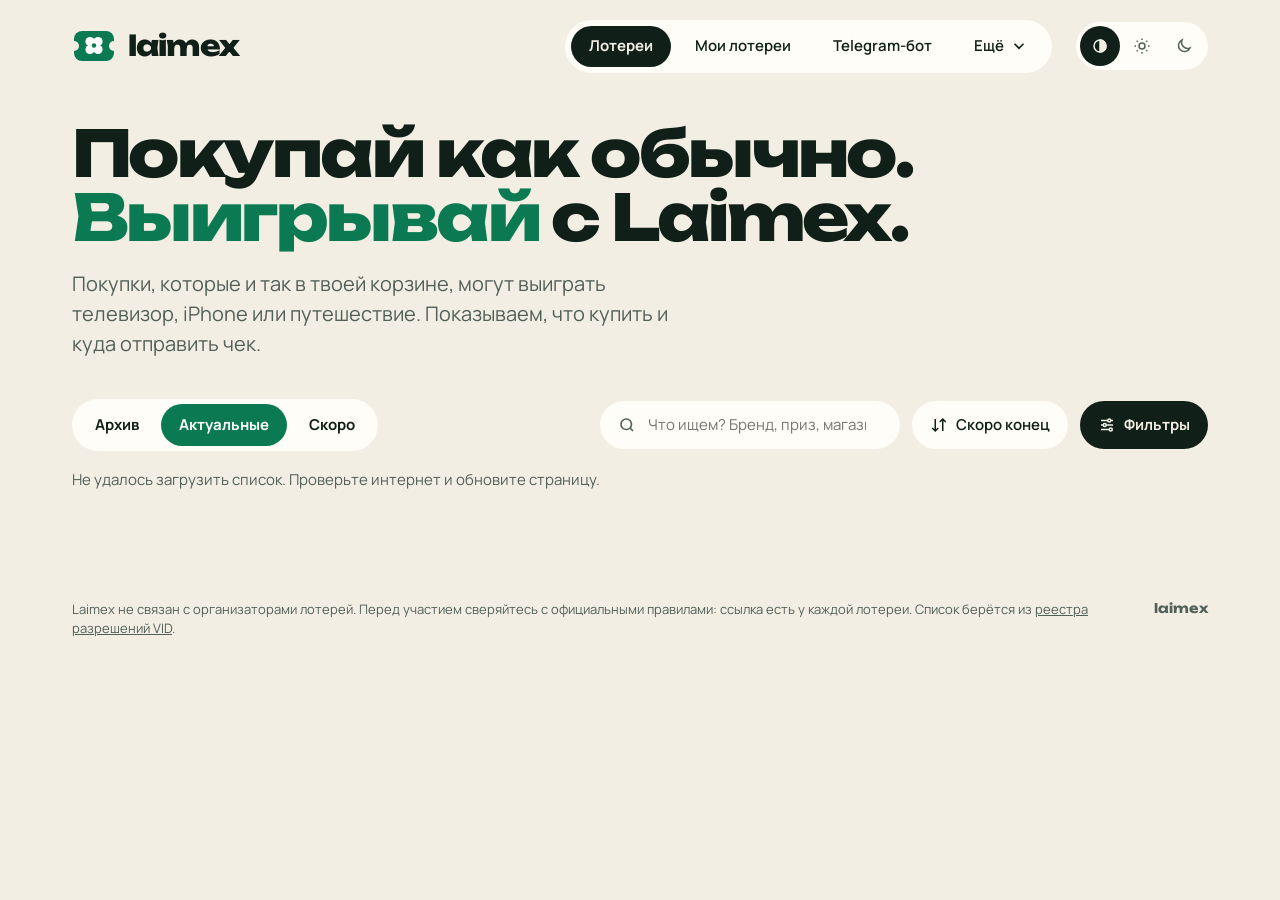
==== commit fc976008: "Сайт: заголовок главной меняется при каждом открытии Пять вариантов вместо «Laime любит чеки», тот ж" ====
--- a/web/index.html
+++ b/web/index.html
@@ -79,7 +79,7 @@
   <section class="page" data-page="home">
     <div class="wrap hero">
       <div class="hero-text">
-        <h1>Laime любит <span class="accent">чеки.</span></h1>
+        <h1 id="headline">Чек — твой <span class="accent">билет.</span></h1>
         <p class="lede">Покупки, которые и так в&nbsp;твоей корзине, могут выиграть телевизор, iPhone или путешествие. Показываем, что купить и куда отправить чек.</p>
       </div>
       <div class="next-draw" id="next-draw" hidden></div>
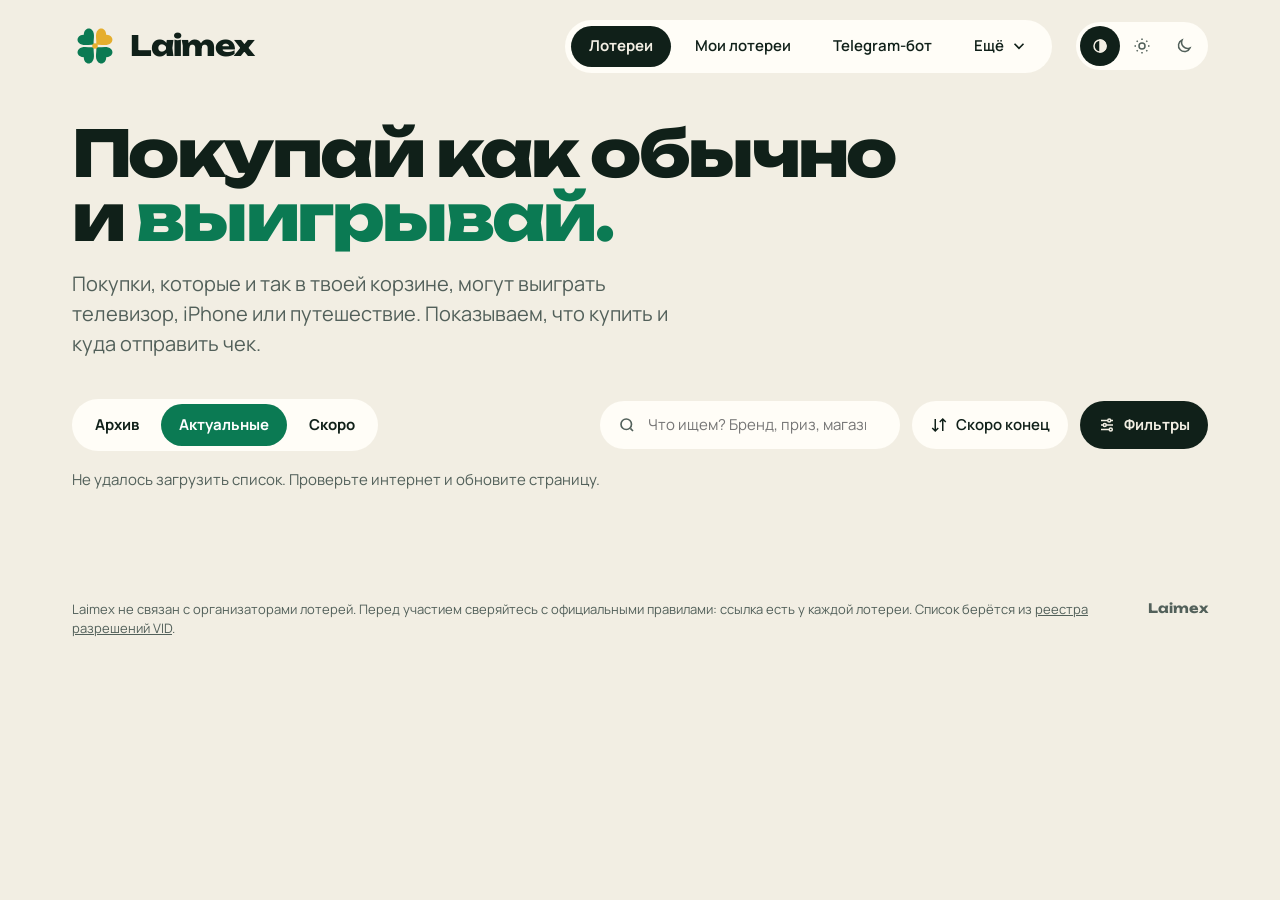
==== commit e50a9438: "Сайт: новый логотип-клевер и иконки Знак из четырёх листьев-сердечек крестом по диагонали: три изумр" ====
--- a/web/index.html
+++ b/web/index.html
@@ -21,7 +21,7 @@
 </head>
 <body>
 <svg width="0" height="0" style="position:absolute" aria-hidden="true">
-  <symbol id="i-logo" viewBox="0 0 44 36"><rect x="2" y="3" width="40" height="30" rx="8" fill="var(--accent)"/><circle cx="2" cy="18" r="5" fill="var(--page)"/><circle cx="42" cy="18" r="5" fill="var(--page)"/><g fill="var(--accent-ink)"><circle cx="18" cy="13.5" r="4.6"/><circle cx="26" cy="13.5" r="4.6"/><circle cx="18" cy="21.5" r="4.6"/><circle cx="26" cy="21.5" r="4.6"/></g><circle cx="22" cy="17.5" r="2.2" fill="var(--accent)"/></symbol>
+  <symbol id="i-logo" viewBox="-12.5 -12.5 25 25"><path transform="rotate(45) translate(0 -0.8)" d="M0 0C-1-2-5-3.5-5-6.5C-5-9-2.2-10 0-7.8C2.2-10 5-9 5-6.5C5-3.5 1-2 0 0Z" fill="var(--logo-gold)"/><g fill="var(--accent)"><path transform="rotate(135) translate(0 -0.8)" d="M0 0C-1-2-5-3.5-5-6.5C-5-9-2.2-10 0-7.8C2.2-10 5-9 5-6.5C5-3.5 1-2 0 0Z"/><path transform="rotate(225) translate(0 -0.8)" d="M0 0C-1-2-5-3.5-5-6.5C-5-9-2.2-10 0-7.8C2.2-10 5-9 5-6.5C5-3.5 1-2 0 0Z"/><path transform="rotate(315) translate(0 -0.8)" d="M0 0C-1-2-5-3.5-5-6.5C-5-9-2.2-10 0-7.8C2.2-10 5-9 5-6.5C5-3.5 1-2 0 0Z"/></g><circle r="1.5" fill="var(--logo-gold)"/></symbol>
   <symbol id="i-cart" viewBox="0 0 24 24" fill="none" stroke="currentColor" stroke-width="2"><circle cx="9" cy="20" r="1.5"/><circle cx="17" cy="20" r="1.5"/><path d="M3 4h2l2.5 11h11L21 8H6.5"/></symbol>
   <symbol id="i-store" viewBox="0 0 24 24" fill="none" stroke="currentColor" stroke-width="2"><path d="M4 9l1.5-5h13L20 9M4 9v11h16V9M4 9h16M9 20v-6h6v6"/></symbol>
   <symbol id="i-gift" viewBox="0 0 24 24" fill="none" stroke="currentColor" stroke-width="2"><rect x="3" y="8" width="18" height="4" rx="1"/><path d="M5 12v9h14v-9M12 8v13M12 8C10 4 6.5 4 7.5 6.5 8.2 8 12 8 12 8zM12 8c2-4 5.5-4 4.5-1.5C15.8 8 12 8 12 8z"/></symbol>
@@ -48,8 +48,8 @@
 <header class="top">
   <div class="wrap top-row">
     <a class="brand" href="./" data-go="home" aria-label="Laimex, на главную">
-      <svg class="brand-mark" viewBox="0 0 44 36" aria-hidden="true"><use href="#i-logo"/></svg>
-      <span class="brand-name">laimex</span>
+      <svg class="brand-mark" viewBox="0 0 25 25" aria-hidden="true"><use href="#i-logo"/></svg>
+      <span class="brand-name">Laimex</span>
     </a>
     <nav class="menu" aria-label="Разделы">
       <a href="./" data-go="home">Лотереи</a>
@@ -178,7 +178,7 @@
 
 <footer class="foot wrap">
   <p>Laimex не связан с организаторами лотерей. Перед участием сверяйтесь с официальными правилами: ссылка есть у каждой лотереи. Список берётся из <a href="https://www.vid.gov.lv/lv/loterijas" rel="noopener" target="_blank">реестра разрешений VID</a>.</p>
-  <p class="foot-brand">laimex</p>
+  <p class="foot-brand">Laimex</p>
 </footer>
 
 <nav class="tabbar" aria-label="Разделы">
@@ -194,7 +194,7 @@
 </div>
 <div class="toast" id="toast" role="status" hidden></div>
 <div class="install-offer" id="install-offer" hidden>
-  <svg class="brand-mark" viewBox="0 0 44 36" aria-hidden="true"><use href="#i-logo"/></svg>
+  <svg class="brand-mark" viewBox="0 0 25 25" aria-hidden="true"><use href="#i-logo"/></svg>
   <p>Поставить Laimex на телефон как приложение?</p>
   <button type="button" class="btn primary" data-install>Установить</button>
   <button type="button" class="icon-btn" id="install-offer-close" aria-label="Не сейчас"><svg class="ic" aria-hidden="true"><use href="#i-close"/></svg></button>
--- a/web/style.css
+++ b/web/style.css
@@ -2,7 +2,7 @@
 :root {
   --page: #F2EEE3; --ticket: #FFFDF7; --ink: #102019; --muted: #52605A; --rule: #CFC7B4;
   --accent: #0B7A53; --accent-text: #0B7A53; --accent-ink: #FFFFFF; --accent-soft: #DDF2E8;
-  --gold: #8A5F00; --gold2: #F2C14E; --gold-soft: #F6E3AE;
+  --gold: #8A5F00; --gold2: #F2C14E; --gold-soft: #F6E3AE; --logo-gold: #E5AE2E;
   --warn: #B04A00; --warn-soft: #FCE6D2; --stub: #FBF6E8;
   --scrim: rgba(16, 32, 25, 0.38); --shadow: 0 18px 40px rgba(16, 32, 25, 0.16); --focus: #1D5FBF;
   --display: "Unbounded", "Manrope", system-ui, sans-serif;
@@ -13,7 +13,7 @@
   :root:not([data-theme="light"]) {
     --page: #08110D; --ticket: #13221B; --ink: #EAF3EE; --muted: #9FB2A8; --rule: #2D4037;
     --accent: #3DD69A; --accent-text: #5BE0AA; --accent-ink: #04170F; --accent-soft: #173A2B;
-    --gold: #F0C75E; --gold2: #F0C75E; --gold-soft: #3D3112;
+    --gold: #F0C75E; --gold2: #F0C75E; --gold-soft: #3D3112; --logo-gold: #F0C75E;
     --warn: #FF9F66; --warn-soft: #3B2414; --stub: #182A21;
     --scrim: rgba(0, 0, 0, 0.6); --shadow: 0 18px 40px rgba(0, 0, 0, 0.5); --focus: #8DB8FF;
     color-scheme: dark;
@@ -22,7 +22,7 @@
 :root[data-theme="dark"] {
   --page: #08110D; --ticket: #13221B; --ink: #EAF3EE; --muted: #9FB2A8; --rule: #2D4037;
   --accent: #3DD69A; --accent-text: #5BE0AA; --accent-ink: #04170F; --accent-soft: #173A2B;
-  --gold: #F0C75E; --gold2: #F0C75E; --gold-soft: #3D3112;
+  --gold: #F0C75E; --gold2: #F0C75E; --gold-soft: #3D3112; --logo-gold: #F0C75E;
   --warn: #FF9F66; --warn-soft: #3B2414; --stub: #182A21;
   --scrim: rgba(0, 0, 0, 0.6); --shadow: 0 18px 40px rgba(0, 0, 0, 0.5); --focus: #8DB8FF;
   color-scheme: dark;
@@ -48,7 +48,7 @@
 /* ------------------------------------------------------------ шапка */
 .top-row { display: flex; align-items: center; gap: 16px 24px; padding-top: 20px; padding-bottom: 20px; }
 .brand { display: flex; align-items: center; gap: 12px; text-decoration: none; color: var(--ink); border-radius: 12px; }
-.brand-mark { width: 44px; height: 36px; flex: none; }
+.brand-mark { width: 46px; height: 46px; flex: none; }
 .brand-name { font: 800 28px/1 var(--display); letter-spacing: -0.03em; }
 .menu { display: flex; gap: 6px; padding: 6px; margin-left: auto; background: var(--ticket); border-radius: 999px; }
 .menu a, .more-btn {
@@ -347,7 +347,7 @@
 }
 .install-offer p { margin: 0; flex: 1; font-weight: 700; font-size: 14px; line-height: 1.3; }
 .install-offer .btn { min-height: 40px; padding: 0 16px; }
-.install-offer .brand-mark { width: 36px; height: 30px; }
+.install-offer .brand-mark { width: 36px; height: 36px; }
 .icon-btn { width: 40px; height: 40px; border: 0; border-radius: 50%; display: grid; place-items: center; background: none; color: var(--muted); flex: none; }
 
 /* нижнее меню телефона */
@@ -370,7 +370,7 @@
   .wrap { padding: 0 16px; }
   .top-row { gap: 10px; padding: 9px 8px 9px 16px; }
   .brand { gap: 10px; }
-  .brand-mark { width: 36px; height: 30px; }
+  .brand-mark { width: 36px; height: 36px; }
   .brand-name { font-size: 22px; }
   .menu, .theme { display: none; }
   .theme-cycle { display: grid; }
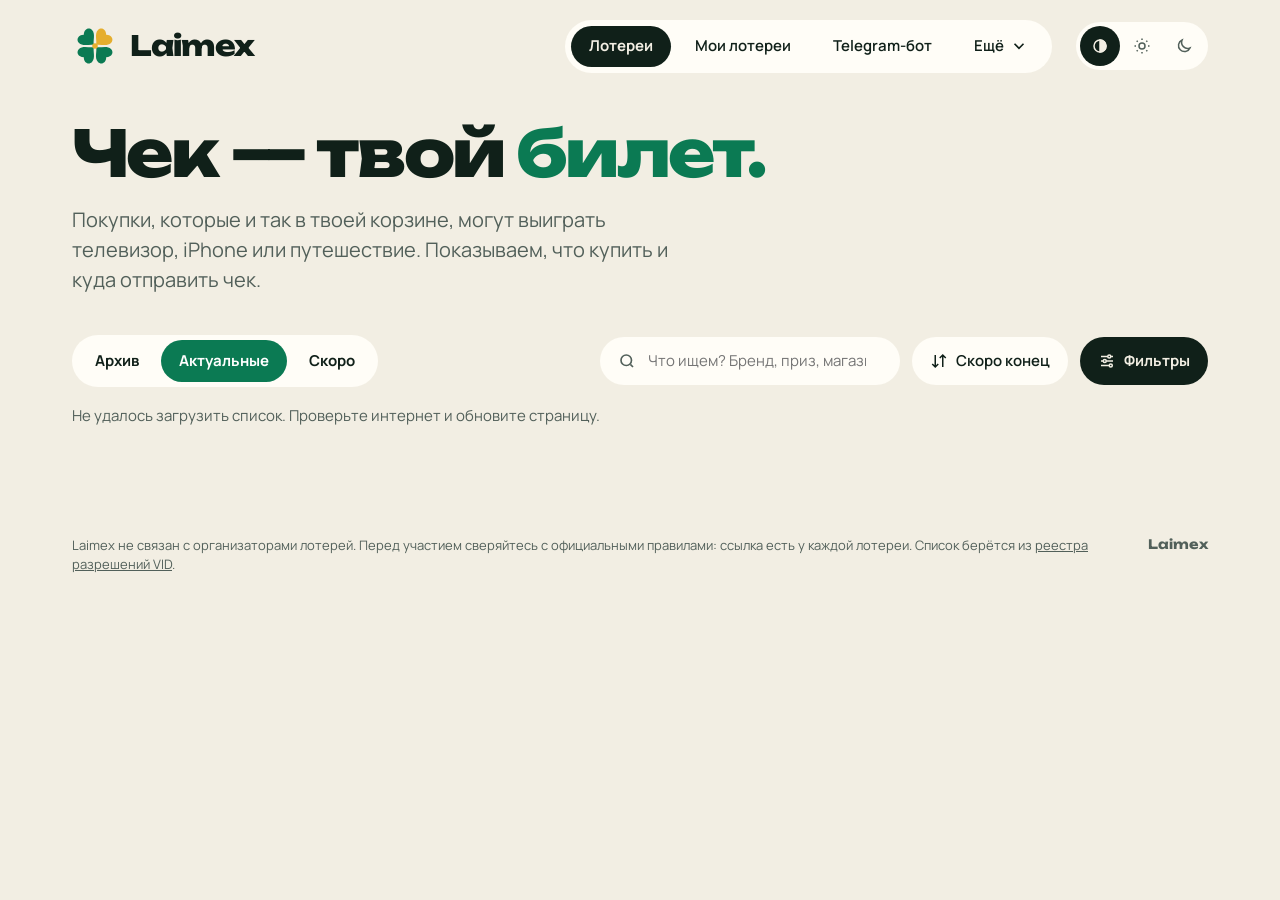
==== commit 7e57281b: "Сайт: счётчик посещений Cloudflare Web Analytics Сайт laimex.pages.dev добавлен в Web Analytics акка" ====
--- a/web/index.html
+++ b/web/index.html
@@ -201,5 +201,7 @@
 </div>
 
 <script src="app.js" defer></script>
+<!-- Cloudflare Web Analytics: счётчик посещений без cookie, данные в панели Cloudflare -->
+<script defer src="https://static.cloudflareinsights.com/beacon.min.js" data-cf-beacon='{"token": "77045e9998c0443c9d9e74f0d81a5663"}'></script>
 </body>
 </html>
--- a/web/style.css
+++ b/web/style.css
@@ -180,32 +180,71 @@
   list-style: none; margin: 24px 0 0; padding: 0; display: grid;
   grid-template-columns: repeat(auto-fill, minmax(min(500px, 100%), 1fr)); gap: 22px;
 }
-.ticket { position: relative; display: flex; border-radius: 20px; overflow: hidden; background: var(--ticket); }
-.ticket.is-closed .t-main { opacity: 0.8; }
-.t-main { flex: 1; min-width: 0; display: block; padding: 20px 22px; color: var(--ink); text-decoration: none; }
+/* Все билеты одной высоты: баннер с постоянными пропорциями, строки обрезаются, место под метки есть всегда. */
+.ticket { position: relative; display: flex; flex-direction: column; border-radius: 20px; overflow: hidden; background: var(--ticket); }
+.ticket.is-closed .t-main, .ticket.is-closed .t-hero { opacity: 0.8; }
+.t-hero {
+  position: relative; display: block; aspect-ratio: 1200 / 420; overflow: hidden;
+  background: var(--tint); container-type: inline-size;
+}
+.t-hero img { display: block; width: 100%; height: 100%; object-fit: cover; }
+/* Свой баннер: цвет бренда, узор из значка товара и логотипы брендов на наклейках. */
+.made {
+  position: absolute; inset: 0; display: flex; align-items: center; padding: 0 34cqw 3cqw 6cqw;
+  background-color: var(--tint); background-size: 96px 96px;
+}
+.made::after { content: ""; position: absolute; inset: 0; background: linear-gradient(100deg, transparent 40%, rgba(0, 0, 0, 0.16)); }
+.made .big {
+  position: absolute; z-index: 1; right: 7cqw; top: 50%; width: 24cqw; height: 24cqw;
+  transform: translateY(-50%) rotate(-8deg); color: var(--tint-ink);
+}
+.stickers { position: relative; z-index: 2; display: flex; flex-wrap: wrap; gap: 2cqw; }
+.sticker {
+  display: grid; place-items: center; height: 10cqw; padding: 1.8cqw 3cqw; border-radius: 2.4cqw;
+  background: #FFFFFF; box-shadow: 0 1.2cqw 3cqw rgba(0, 0, 0, 0.2); transform: rotate(-2deg);
+}
+.sticker:nth-child(even) { transform: rotate(2deg); }
+.sticker img { height: 100%; width: auto; max-width: 22cqw; object-fit: contain; }
+.sticker.word {
+  max-width: 58cqw; overflow: hidden; white-space: nowrap; text-overflow: ellipsis;
+  font: 800 4.6cqw/1 var(--display); letter-spacing: -0.02em;
+}
+.sticker.word:only-child { height: 13cqw; padding: 2cqw 4.5cqw; font-size: 6.6cqw; }
+.t-row { position: relative; flex: 1; display: flex; }
+.t-main { flex: 1; min-width: 0; display: block; padding: 12px 22px 18px; color: var(--ink); text-decoration: none; }
 .t-main:hover .t-title { text-decoration: underline; text-decoration-thickness: 2px; text-underline-offset: 3px; }
 .t-main:focus-visible { outline-offset: -3px; border-radius: 20px; }
-.t-head { display: flex; align-items: center; gap: 14px; }
+.t-head { display: flex; align-items: flex-start; gap: 14px; }
+/* название (до двух строк) и тип товара: блок постоянной высоты */
+.t-head > span:last-child { flex: 1; min-width: 0; height: calc(2.5 * 16px + 2px + 1.5 * 13px); overflow: hidden; }
+.t-head .mono { position: relative; margin-top: -32px; }
 .mono {
   flex: none; width: 50px; height: 50px; border-radius: 50%; display: grid; place-items: center;
   background: var(--tint); color: var(--tint-ink); font: 700 16px/1 var(--display); letter-spacing: -0.02em;
   box-shadow: 0 0 0 3px var(--ticket), 0 0 0 5px var(--tint);
 }
-.t-title { display: block; font: 600 16px/1.25 var(--display); }
-.t-cat { display: block; margin-top: 2px; font-size: 13px; color: var(--muted); }
+.mono .art { width: 62%; height: 62%; }
+.t-title {
+  display: -webkit-box; -webkit-line-clamp: 2; -webkit-box-orient: vertical; overflow: hidden;
+  font: 600 16px/1.25 var(--display);
+}
+.t-cat {
+  display: block; min-height: 1.5em; margin-top: 2px; font-size: 13px; line-height: 1.5; color: var(--muted);
+  white-space: nowrap; overflow: hidden; text-overflow: ellipsis;
+}
 .badge {
   display: inline-block; margin-left: 6px; padding: 1px 8px; border-radius: 999px; vertical-align: 1px;
   font: 800 11px/1.5 var(--sans); background: var(--gold-soft); color: var(--ink);
 }
 .t-lines { display: flex; flex-direction: column; gap: 8px; margin-top: 16px; font-size: 14px; }
 .t-line { display: flex; gap: 10px; align-items: flex-start; }
-.t-line .ic { margin-top: 1px; color: var(--accent-text); }
-.t-line.where span { display: -webkit-box; -webkit-line-clamp: 2; -webkit-box-orient: vertical; overflow: hidden; }
+.t-line .ic { flex: none; margin-top: 1px; color: var(--accent-text); }
+.t-line > :not(.ic) { min-width: 0; white-space: nowrap; overflow: hidden; text-overflow: ellipsis; }
 .t-line.prize { color: var(--gold); font-weight: 700; }
 .t-line.prize .ic { color: inherit; }
 .t-line.prize.none { color: var(--muted); font-weight: 500; }
-.t-tags { display: flex; flex-wrap: wrap; gap: 8px; margin-top: 14px; font-size: 12px; font-weight: 700; }
-.t-tags span { padding: 4px 10px; border-radius: 999px; background: var(--page); }
+.t-tags { display: flex; gap: 8px; min-height: 26px; margin-top: 14px; overflow: hidden; font-size: 12px; font-weight: 700; }
+.t-tags span { flex: none; padding: 4px 10px; border-radius: 999px; background: var(--page); line-height: 18px; }
 .t-tags .warn { background: var(--warn-soft); color: var(--warn); }
 .t-stub {
   flex: none; width: 124px; padding: 8px 8px 16px; border-left: 2px dashed var(--rule);
@@ -227,8 +266,8 @@
 .s-word .l2 { display: block; }
 .s-sub { font-size: 12px; color: var(--muted); }
 .s-sub a { font-weight: 700; }
-.ticket > .notch { right: 112px; }
-.ticket > .notch.t { top: -12px; } .ticket > .notch.b { bottom: -12px; }
+.t-row > .notch { right: 112px; }
+.t-row > .notch.t { top: -12px; } .t-row > .notch.b { bottom: -12px; }
 
 .divider, .hidden-note { grid-column: 1 / -1; }
 .divider { padding-top: 10px; }
@@ -418,10 +457,12 @@
   .f-foot .btn { flex: 1; height: 50px; }
 
   .list { margin-top: 10px; gap: 14px; grid-template-columns: minmax(0, 1fr); }
-  .ticket { flex-direction: column; }
-  .t-main { padding: 16px 16px 14px; }
+  .t-row { flex-direction: column; }
+  .t-main { padding: 10px 16px 14px; }
   .t-head { gap: 12px; }
   .mono { width: 42px; height: 42px; font-size: 14px; box-shadow: 0 0 0 2px var(--ticket), 0 0 0 4px var(--tint); }
+  .t-head .mono { margin-top: -26px; }
+  .t-head > span:last-child { height: calc(2.5 * 15px + 2px + 1.5 * 13px); }
   .t-title { font-size: 15px; }
   .t-lines { margin-top: 12px; gap: 6px; }
   .t-line { gap: 8px; }
@@ -436,7 +477,7 @@
   .s-text { flex: 1; display: block; font-size: 13px; line-height: 1.25; }
   .s-word, .s-sub { display: block; font-size: 13px; }
   .s-word .l2 { display: inline; }
-  .ticket > .notch { display: none; }
+  .t-row > .notch { display: none; }
   .t-stub::before, .t-stub::after {
     content: ""; position: absolute; top: -11px; width: 20px; height: 20px; border-radius: 50%; background: var(--page);
   }
